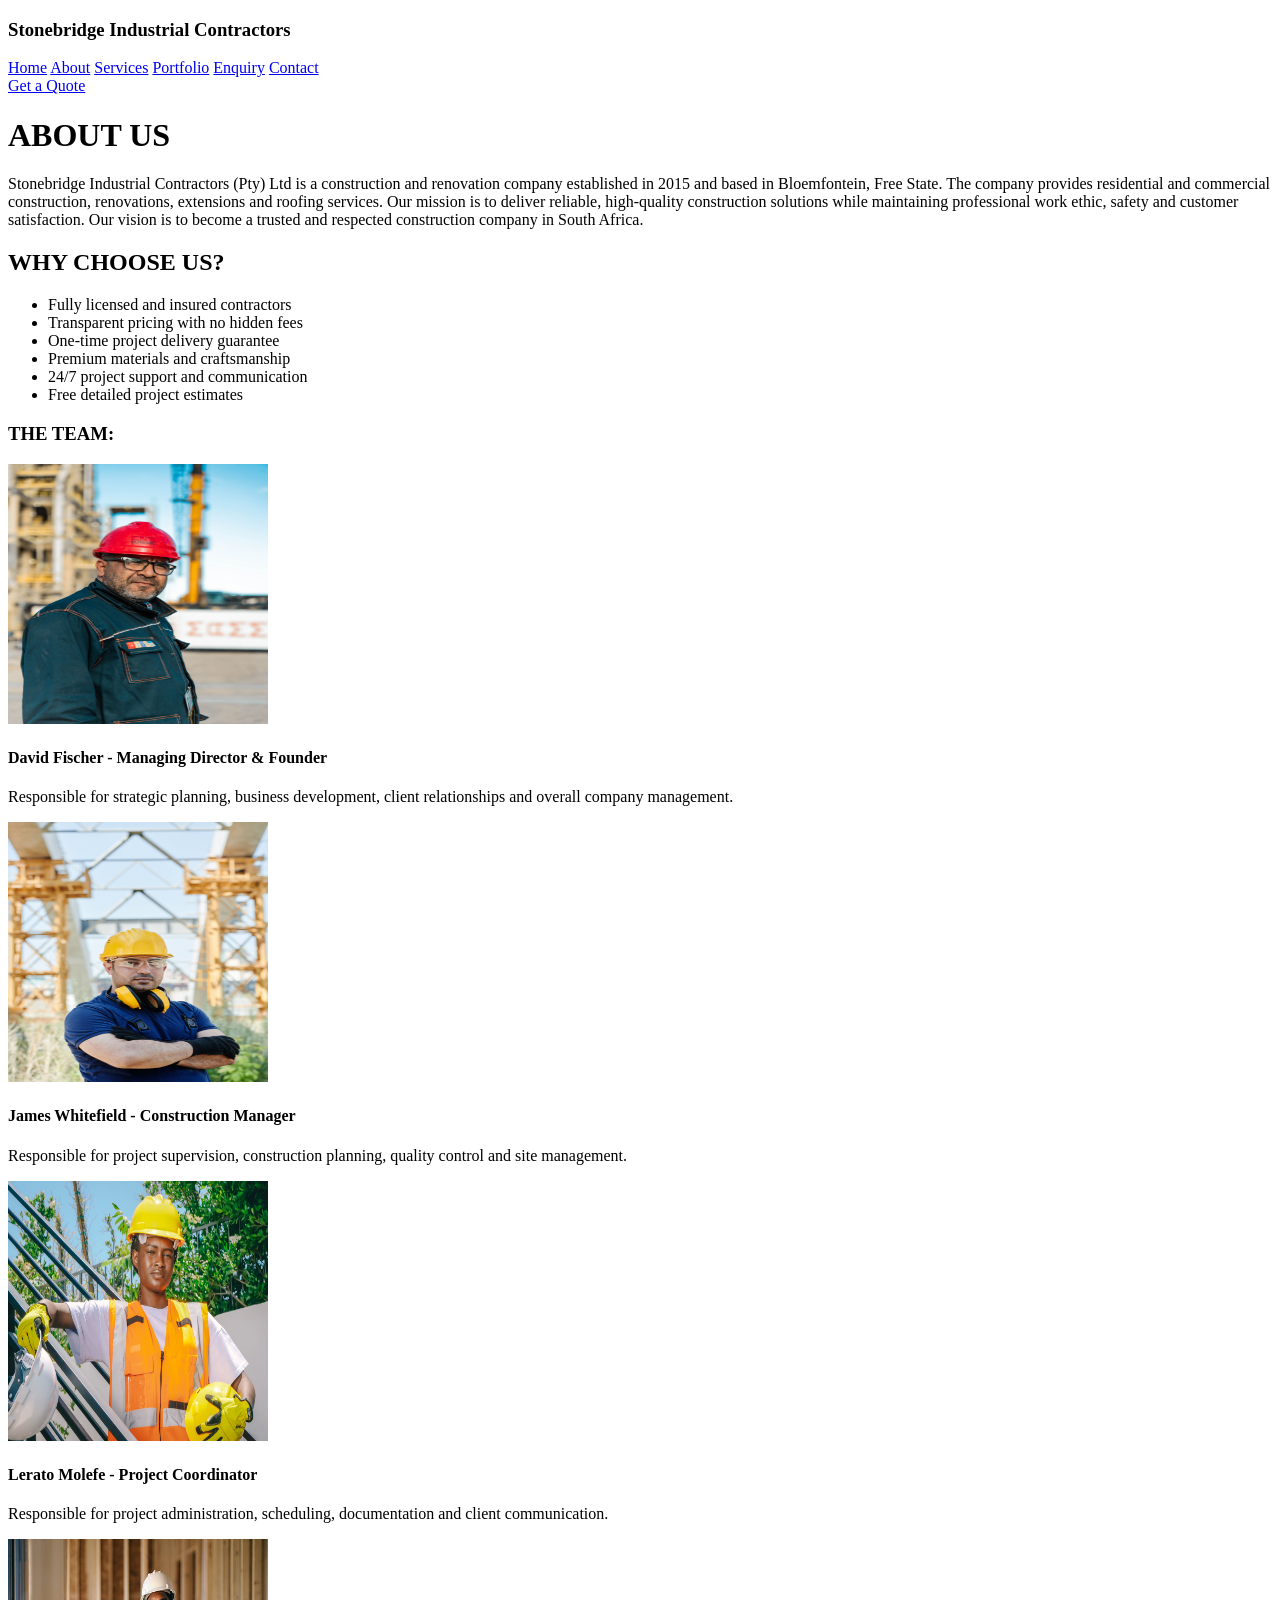
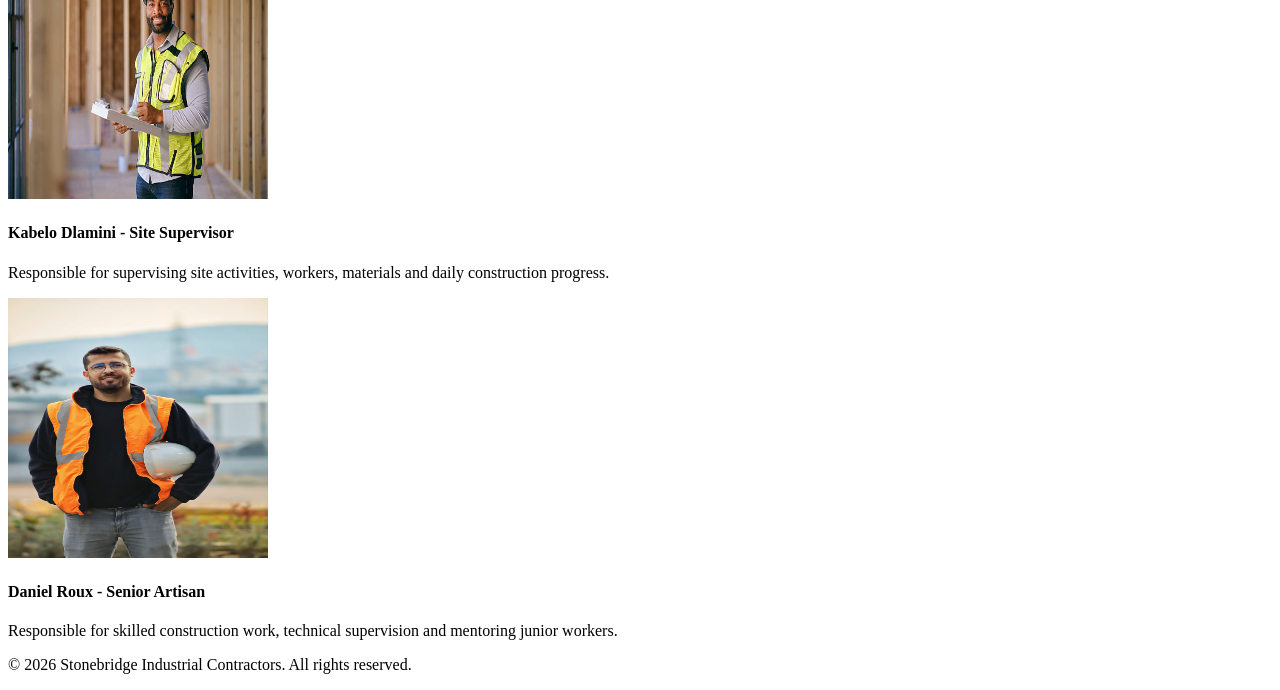
==== about.html @ 3017ab51 "about page updated" ====
<!DOCTYPE html>
<html lang="en">
<head>
    <meta charset="UTF-8">
    <meta name="viewport" content="width=device-width, initial-scale=1.0">
    <title>About Us</title>
</head>
<body>

<!-- Header/nav bar - handles the navigation througout the website pages -->
<header class="navbar">
<h3>Stonebridge Industrial Contractors</h3>

<nav id="mainNav">
<a href="index.html" class="nav-link">Home</a>
<a href="about.html" class="nav-link">About</a>
<a href="services.html" class="nav-link">Services</a>
<a href="projects.html" class="nav-link">Portfolio</a>
<a href="enquiry.html" class="nav-link">Enquiry</a>
<a href="contact.html" class="nav-link">Contact</a>
</nav>
<a href="contact.html" class="quote-btn">Get a Quote</a>
</header>

<!-- main content of the about page -->
<main>
    <h1>ABOUT US</h1>

    <p>Stonebridge Industrial Contractors (Pty) Ltd is a construction and renovation company 
        established in 2015 and based in Bloemfontein, Free State. The company provides residential 
        and commercial construction, renovations, extensions and roofing services. 
        Our mission is to deliver reliable, high-quality construction solutions while maintaining professional work ethic, 
        safety and customer satisfaction. Our vision is to become a trusted and respected construction company in South Africa.</p>

        <h2>WHY CHOOSE US?</h2>
<ul>
    <li>Fully licensed and insured contractors</li>
    <li>Transparent pricing with no hidden fees</li>
    <li>One-time project delivery guarantee</li>
    <li>Premium materials and craftsmanship</li>
    <li>24/7 project support and communication</li>
    <li>Free detailed project estimates</li>
</ul>

<!-- The team members and their roles -->
<h3>THE TEAM:</h3>
<img src="assets/images/team-members/pexels-alshreef-36673026.jpg" alt="David Fischer" width="260" height="260">
<h4>David Fischer - Managing Director & Founder</h4>
<p>Responsible for strategic planning, business development, client relationships and overall company management.</p>

<img src="assets/images/team-members/pexels-mikael-blomkvist-8960990.jpg" alt="James Whitefield" width="260" height="260">
<h4>James Whitefield - Construction Manager</h4>
<p>Responsible for project supervision, construction planning, quality control and site management.</p>

<img src="assets/images/team-members/pexels-kindelmedia-8487774.jpg" alt="Lerato Molefe" width="260" height="260">
<h4>Lerato Molefe - Project Coordinator</h4>
<p>Responsible for project administration, scheduling, documentation and client communication.</p>

<img src="assets/images/team-members/istockphoto-2227010271-612x612.jpg" alt="Kabelo Dlamini" width="260" height="260">
<h4>Kabelo Dlamini - Site Supervisor</h4>
<p>Responsible for supervising site activities, workers, materials and daily construction progress.</p>

<img src="assets/images/team-members/pexels-bymuratisikofficial-34670931.jpg" alt="Daniel Roux" width="260" height="260">
<h4>Daniel Roux - Senior Artisan</h4>
<p>Responsible for skilled construction work, technical supervision and mentoring junior workers.</p>

</main>
<footer>
<p>© 2026 Stonebridge Industrial Contractors. All rights reserved.</p>
</footer>

</body>
</html>
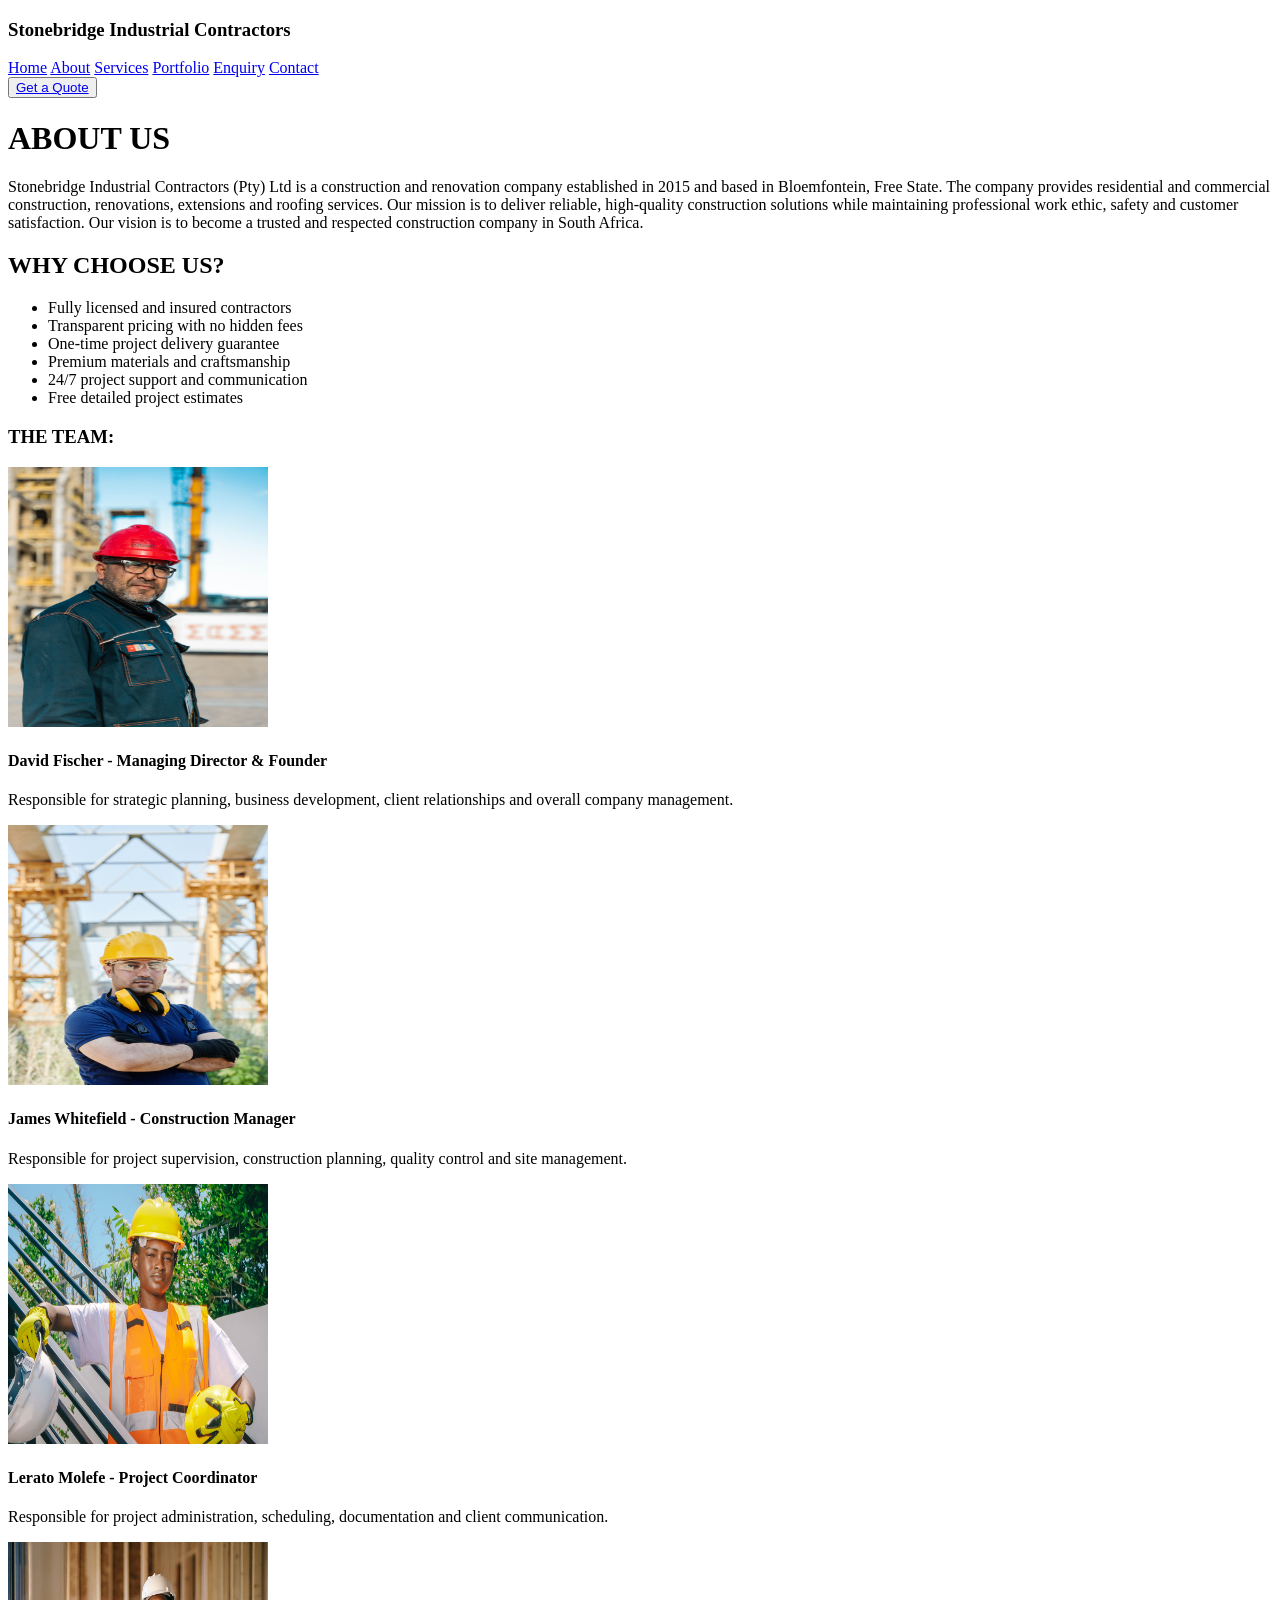
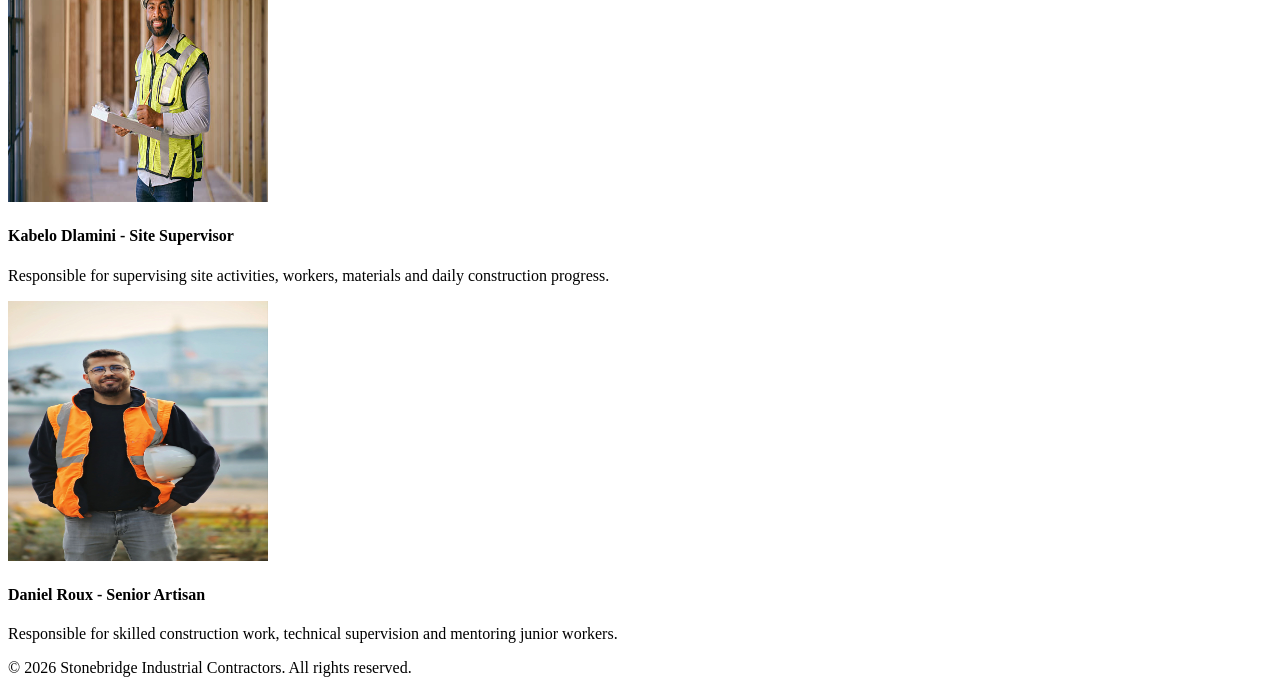
==== commit 1072109c: "Nav updated" ====
--- a/about.html
+++ b/about.html
@@ -7,7 +7,7 @@
 </head>
 <body>
 
-<!-- Header/nav bar - handles the navigation througout the website pages -->
+<!-- Header andnav bar - handles the navigation througout the website pages -->
 <header class="navbar">
 <h3>Stonebridge Industrial Contractors</h3>
 
@@ -19,10 +19,12 @@
 <a href="enquiry.html" class="nav-link">Enquiry</a>
 <a href="contact.html" class="nav-link">Contact</a>
 </nav>
+<button>
 <a href="contact.html" class="quote-btn">Get a Quote</a>
+</button>
 </header>
 
-<!-- main content of the about page -->
+<!-- Main content of the about page -->
 <main>
     <h1>ABOUT US</h1>
 
@@ -44,27 +46,28 @@
 
 <!-- The team members and their roles -->
 <h3>THE TEAM:</h3>
-<img src="assets/images/team-members/pexels-alshreef-36673026.jpg" alt="David Fischer" width="260" height="260">
+<img src="images/team-members/pexels-alshreef-36673026.jpg" alt="David Fischer" width="260" height="260">
 <h4>David Fischer - Managing Director & Founder</h4>
 <p>Responsible for strategic planning, business development, client relationships and overall company management.</p>
 
-<img src="assets/images/team-members/pexels-mikael-blomkvist-8960990.jpg" alt="James Whitefield" width="260" height="260">
+<img src="images/team-members/pexels-mikael-blomkvist-8960990.jpg" alt="James Whitefield" width="260" height="260">
 <h4>James Whitefield - Construction Manager</h4>
 <p>Responsible for project supervision, construction planning, quality control and site management.</p>
 
-<img src="assets/images/team-members/pexels-kindelmedia-8487774.jpg" alt="Lerato Molefe" width="260" height="260">
+<img src="images/team-members/pexels-kindelmedia-8487774.jpg" alt="Lerato Molefe" width="260" height="260">
 <h4>Lerato Molefe - Project Coordinator</h4>
 <p>Responsible for project administration, scheduling, documentation and client communication.</p>
 
-<img src="assets/images/team-members/istockphoto-2227010271-612x612.jpg" alt="Kabelo Dlamini" width="260" height="260">
+<img src="images/team-members/istockphoto-2227010271-612x612.jpg" alt="Kabelo Dlamini" width="260" height="260">
 <h4>Kabelo Dlamini - Site Supervisor</h4>
 <p>Responsible for supervising site activities, workers, materials and daily construction progress.</p>
 
-<img src="assets/images/team-members/pexels-bymuratisikofficial-34670931.jpg" alt="Daniel Roux" width="260" height="260">
+<img src="images/team-members/pexels-bymuratisikofficial-34670931.jpg" alt="Daniel Roux" width="260" height="260">
 <h4>Daniel Roux - Senior Artisan</h4>
 <p>Responsible for skilled construction work, technical supervision and mentoring junior workers.</p>
+</main>
 
-</main>
+<!-- Footer section of about page-->
 <footer>
 <p>© 2026 Stonebridge Industrial Contractors. All rights reserved.</p>
 </footer>
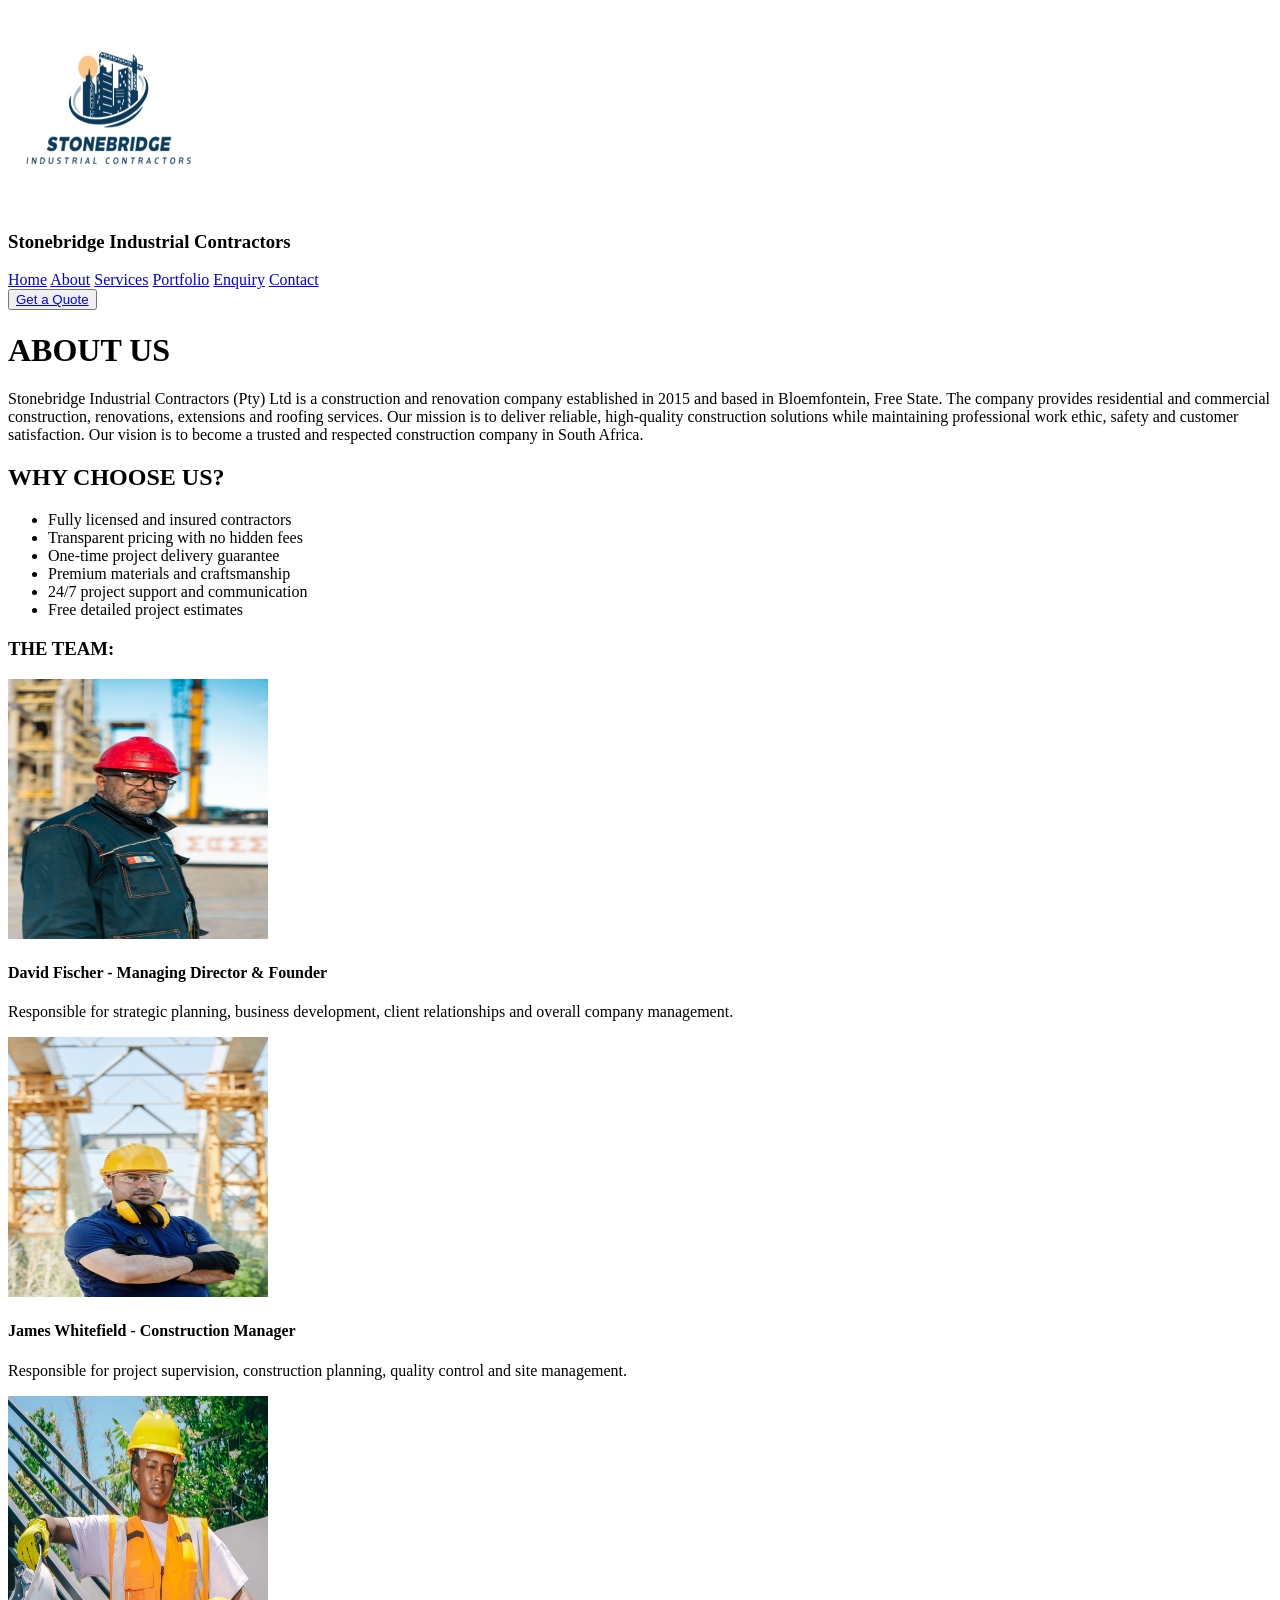
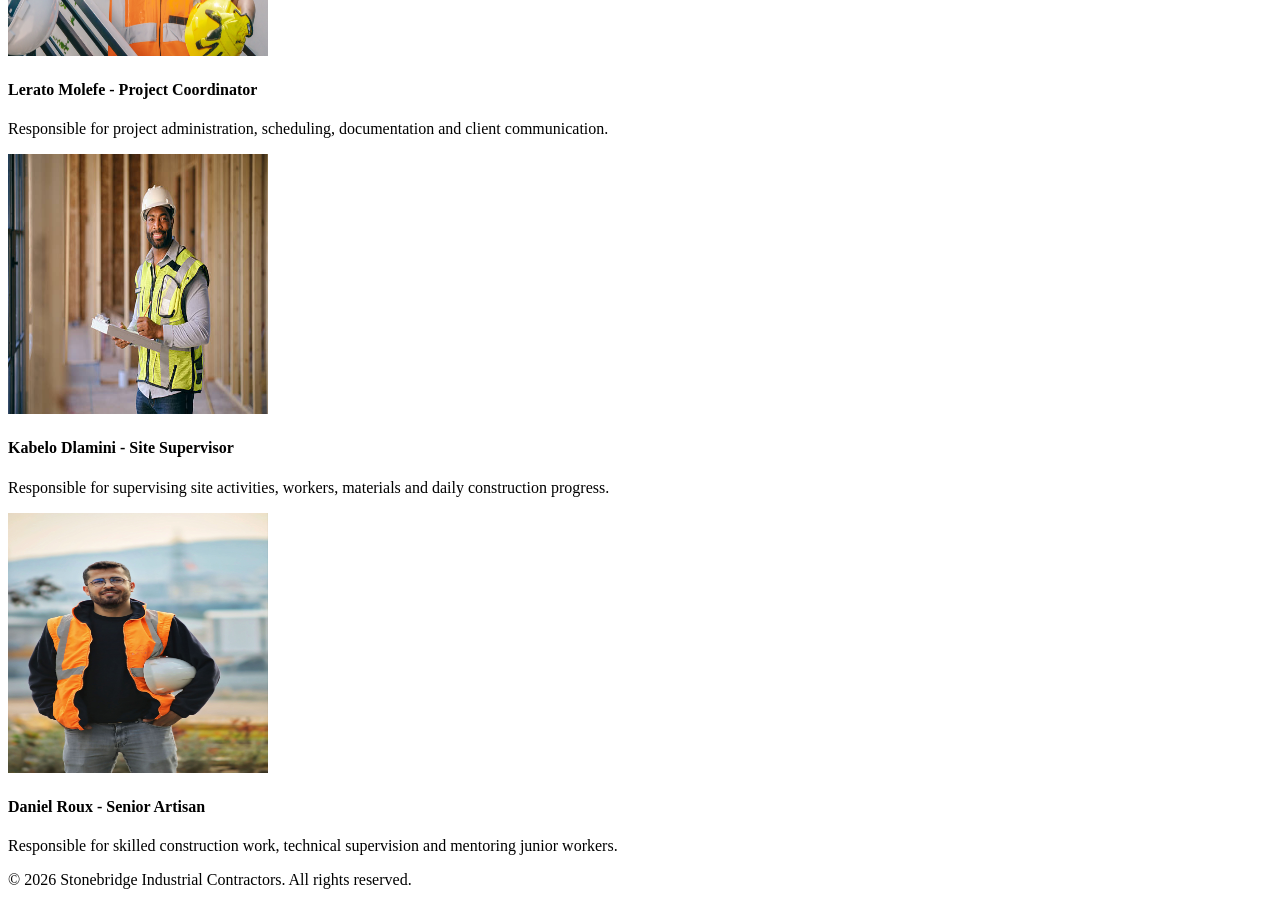
==== commit 97ece0d1: "Add company logo" ====
--- a/about.html
+++ b/about.html
@@ -9,8 +9,8 @@
 
 <!-- Header andnav bar - handles the navigation througout the website pages -->
 <header class="navbar">
+    <img src="images/stonebridge-logo.png" alt="Stonebridge Logo" width="200" height="200">
 <h3>Stonebridge Industrial Contractors</h3>
-
 <nav id="mainNav">
 <a href="index.html" class="nav-link">Home</a>
 <a href="about.html" class="nav-link">About</a>
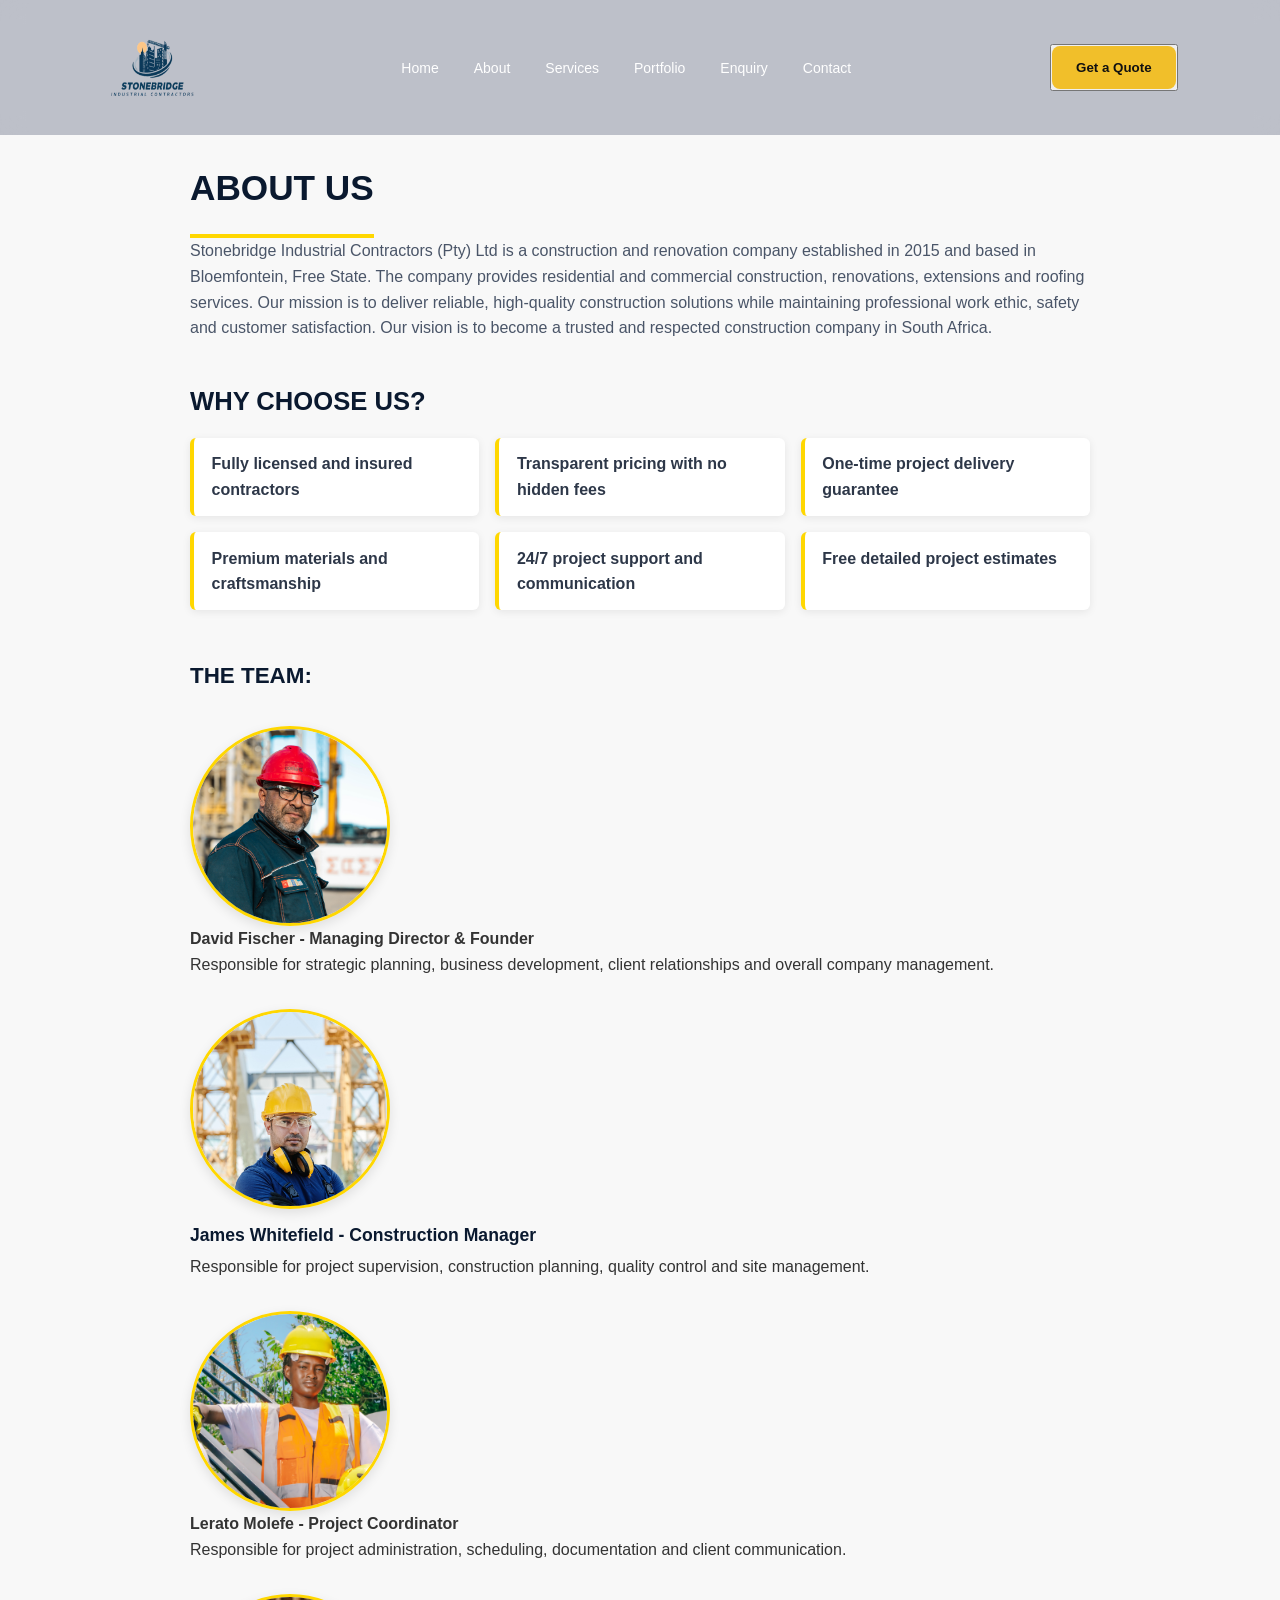
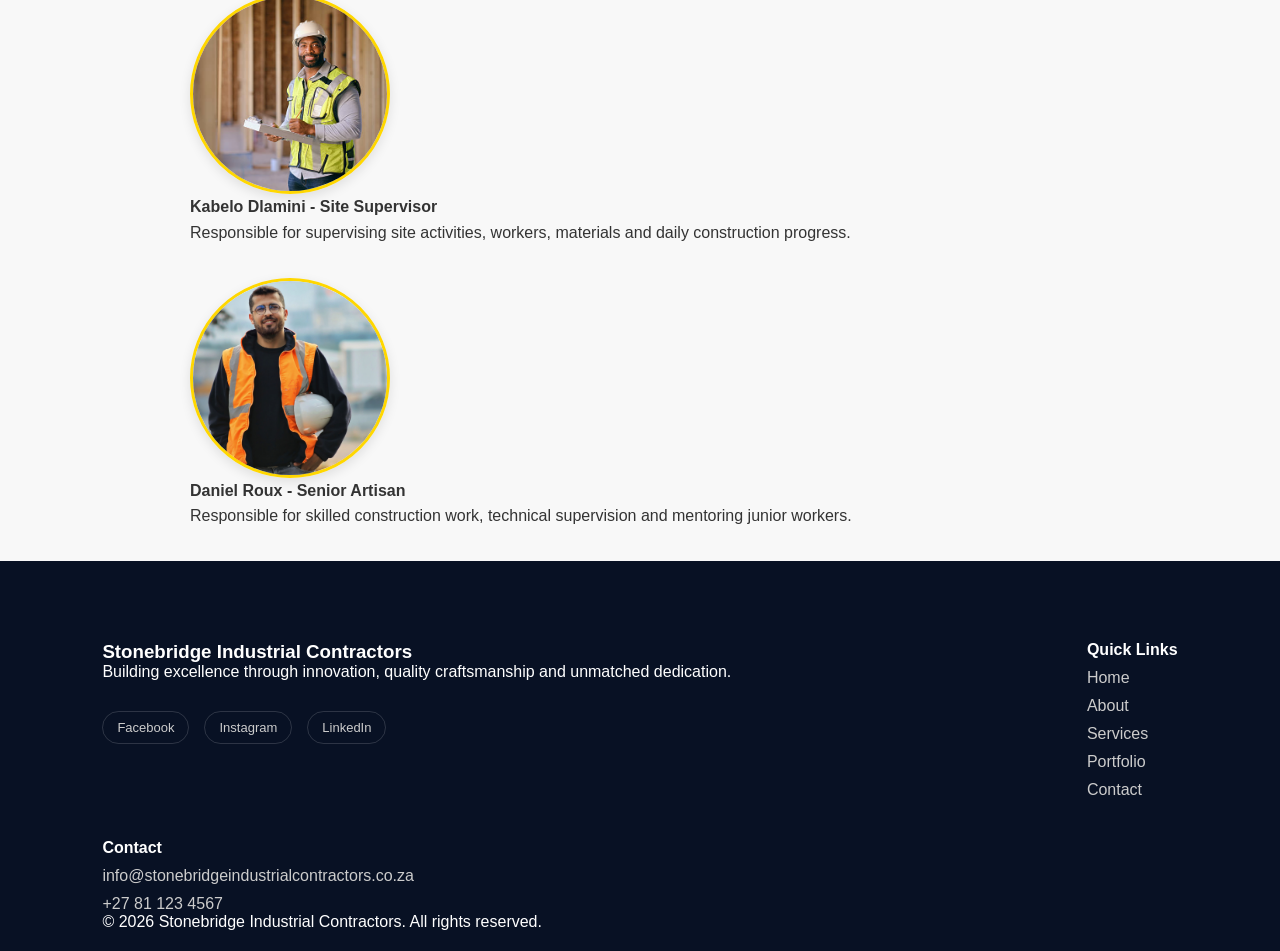
==== commit 9188aeda: "css and js updated" ====
--- a/about.html
+++ b/about.html
@@ -3,14 +3,17 @@
 <head>
     <meta charset="UTF-8">
     <meta name="viewport" content="width=device-width, initial-scale=1.0">
-    <title>About Us</title>
+    <meta name="description" content="Stonebridge Industrial Contractors provides premium residential and commercial construction, renovations, and extensions in Bloemfontein and Kimberly.">
+    <meta name="keywords" content="construction, renovations, commercial building, home extensions, Stonebridge, Bloemfontein contractors">
+    <meta name="author" content="Stonebridge Industrial Contractors">
+    <title>About Us | Stonebridge Industrial Contractors</title>
+    <link rel="stylesheet" href="css/style.css">
 </head>
 <body>
 
 <!-- Header andnav bar - handles the navigation througout the website pages -->
 <header class="navbar">
-    <img src="images/stonebridge-logo.png" alt="Stonebridge Logo" width="200" height="200">
-<h3>Stonebridge Industrial Contractors</h3>
+    <img src="images/stonebridge-logo.png" alt="Stonebridge Logo" width="100" height="100">
 <nav id="mainNav">
 <a href="index.html" class="nav-link">Home</a>
 <a href="about.html" class="nav-link">About</a>
@@ -25,16 +28,16 @@
 </header>
 
 <!-- Main content of the about page -->
-<main>
-    <h1>ABOUT US</h1>
+<main class="service-section">
+    <h1 class="about-us">ABOUT US</h1>
 
-    <p>Stonebridge Industrial Contractors (Pty) Ltd is a construction and renovation company 
+    <p class="about-text">Stonebridge Industrial Contractors (Pty) Ltd is a construction and renovation company 
         established in 2015 and based in Bloemfontein, Free State. The company provides residential 
         and commercial construction, renovations, extensions and roofing services. 
         Our mission is to deliver reliable, high-quality construction solutions while maintaining professional work ethic, 
         safety and customer satisfaction. Our vision is to become a trusted and respected construction company in South Africa.</p>
 
-        <h2>WHY CHOOSE US?</h2>
+        <h2 class="about-h2">WHY CHOOSE US?</h2>
 <ul>
     <li>Fully licensed and insured contractors</li>
     <li>Transparent pricing with no hidden fees</li>
@@ -45,32 +48,61 @@
 </ul>
 
 <!-- The team members and their roles -->
-<h3>THE TEAM:</h3>
-<img src="images/team-members/pexels-alshreef-36673026.jpg" alt="David Fischer" width="260" height="260">
+<h3 class="about-h3">THE TEAM:</h3>
+<img class="team-members-img" src="images/team-members/pexels-alshreef-36673026.jpg" alt="David Fischer">
 <h4>David Fischer - Managing Director & Founder</h4>
 <p>Responsible for strategic planning, business development, client relationships and overall company management.</p>
 
-<img src="images/team-members/pexels-mikael-blomkvist-8960990.jpg" alt="James Whitefield" width="260" height="260">
-<h4>James Whitefield - Construction Manager</h4>
+<img class="team-members-img" src="images/team-members/pexels-mikael-blomkvist-8960990.jpg" alt="James Whitefield" width="260" height="260">
+<h4 class="about-h4">James Whitefield - Construction Manager</h4>
 <p>Responsible for project supervision, construction planning, quality control and site management.</p>
 
-<img src="images/team-members/pexels-kindelmedia-8487774.jpg" alt="Lerato Molefe" width="260" height="260">
+<img class="team-members-img" src="images/team-members/pexels-kindelmedia-8487774.jpg" alt="Lerato Molefe" width="260" height="260">
 <h4>Lerato Molefe - Project Coordinator</h4>
 <p>Responsible for project administration, scheduling, documentation and client communication.</p>
 
-<img src="images/team-members/istockphoto-2227010271-612x612.jpg" alt="Kabelo Dlamini" width="260" height="260">
+<img class="team-members-img" src="images/team-members/istockphoto-2227010271-612x612.jpg" alt="Kabelo Dlamini" width="260" height="260">
 <h4>Kabelo Dlamini - Site Supervisor</h4>
 <p>Responsible for supervising site activities, workers, materials and daily construction progress.</p>
 
-<img src="images/team-members/pexels-bymuratisikofficial-34670931.jpg" alt="Daniel Roux" width="260" height="260">
+<img class="team-members-img" src="images/team-members/pexels-bymuratisikofficial-34670931.jpg" alt="Daniel Roux" width="260" height="260">
 <h4>Daniel Roux - Senior Artisan</h4>
 <p>Responsible for skilled construction work, technical supervision and mentoring junior workers.</p>
 </main>
 
 <!-- Footer section of about page-->
 <footer>
+<div class="footer-content">
+<div>
+<h3>Stonebridge Industrial Contractors</h3>
+<p>Building excellence through innovation, quality craftsmanship and unmatched dedication.</p>
+<div class="social-links footer-social">
+<a href="#" aria-label="Facebook">Facebook</a>
+<a href="#" aria-label="Instagram">Instagram</a>
+<a href="#" aria-label="LinkedIn">LinkedIn</a>
+</div>
+</div>
+
+<div>
+<h4>Quick Links</h4>
+<a href="#">Home</a>
+<a href="#about">About</a>
+<a href="#services">Services</a>
+<a href="#portfolio">Portfolio</a>
+<a href="#contact">Contact</a>
+</div>
+
+<div>
+<h4>Contact</h4>
+<a href="mailto:info@stonebridgeindustrialcontractors.co.za">info@stonebridgeindustrialcontractors.co.za</a>
+<a href="tel:+27811234567">+27 81 123 4567</a>
+</div>
+</div>
+
 <p>© 2026 Stonebridge Industrial Contractors. All rights reserved.</p>
 </footer>
 
+
+<script src="js/script.js"></script>
 </body>
 </html>
--- a/css/style.css
+++ b/css/style.css
@@ -0,0 +1,964 @@
+*{
+margin:0;
+padding:0;
+box-sizing:border-box;
+}
+
+body{
+font-family:'Inter',sans-serif;
+background:#f8f8f8;
+color:#111;
+overflow-x:hidden;
+}
+
+a{
+color:inherit;
+}
+
+.navbar{
+  position:fixed;
+  top:0;
+  left:0;
+  width:100%;
+  height: 15%;
+  padding:20px 8%;
+  display:flex;
+  justify-content:space-between;
+  align-items:center;
+  z-index:1000;
+  background:rgba(13, 27, 61, 0.25);
+  backdrop-filter:blur(12px);
+  -webkit-backdrop-filter:blur(12px);
+  transition:all 0.4s ease;
+}
+
+.navbar.scrolled{
+  background:#0d1b3d;
+}
+
+nav{
+display:flex;
+gap:35px;
+}
+
+nav a{
+color:white;
+text-decoration:none;
+font-size:14px;
+}
+
+nav a:hover{
+color:#f1bf2a;
+}
+
+.quote-btn{
+background:#f1bf2a;
+border:none;
+padding:14px 24px;
+border-radius:8px;
+font-weight:600;
+cursor:pointer;
+text-decoration:none;
+color:#111;
+display:inline-block;
+}
+
+/* HAMBURGER AND MOBILE MENU */
+.hamburger{
+display:none;
+flex-direction:column;
+justify-content:center;
+gap:5px;
+width:32px;
+height:32px;
+background:none;
+border:none;
+cursor:pointer;
+padding:0;
+z-index:1001;
+}
+
+.hamburger span{
+display:block;
+width:100%;
+height:2px;
+background:white;
+transition:0.3s;
+}
+
+.hamburger.open span:nth-child(1){
+transform:translateY(7px) rotate(45deg);
+}
+
+.hamburger.open span:nth-child(2){
+opacity:0;
+}
+
+.hamburger.open span:nth-child(3){
+transform:translateY(-7px) rotate(-45deg);
+}
+
+.mobile-menu{
+position:fixed;
+top:0;
+right:-100%;
+width:75%;
+max-width:320px;
+height:100vh;
+background:#0d1b3d;
+display:flex;
+flex-direction:column;
+padding:100px 40px 40px;
+gap:25px;
+z-index:999;
+transition:right 0.4s ease;
+}
+
+.mobile-menu.open{
+right:0;
+}
+
+.mobile-nav-link{
+color:white;
+text-decoration:none;
+font-size:16px;
+}
+
+.mobile-quote-btn{
+margin-top:15px;
+text-align:center;
+}
+
+.menu-overlay{
+position:fixed;
+inset:0;
+background:rgba(0,0,0,0.5);
+z-index:998;
+opacity:0;
+pointer-events:none;
+transition:0.3s;
+}
+
+.menu-overlay.open{
+opacity:1;
+pointer-events:auto;
+}
+
+.primary-btn:hover,
+.quote-btn:hover{
+transform:translateY(-5px);
+}
+
+.logo{
+display:flex;
+align-items:center;
+gap:12px;
+}
+
+.hero{
+position:relative;
+min-height:80vh;
+display:flex;
+flex-direction:column;
+justify-content:center;
+padding:140px 8% 60px;
+}
+
+.hero-background{
+position:absolute;
+padding-top: 15px;
+left:0;
+width:100%;
+height:100%;
+object-fit:cover;
+z-index:1;
+}
+
+.hero-content{
+position:relative;
+z-index:2;
+max-width:700px;
+animation:fadeUp 1.3s ease;
+}
+
+.tag{
+color:#f8ba00;
+letter-spacing:3px;
+margin-bottom:20px;
+font-size:13px;
+}
+
+.hero h1{
+font-size:5rem;
+color:white;
+line-height:1;
+font-family:'Playfair Display',serif;
+}
+
+
+.hero-text{
+margin-top:25px;
+color:#3b3b3b;
+line-height:1.8;
+max-width:600px;
+}
+
+.hero-buttons{
+display:flex;
+gap:20px;
+margin-top:35px;
+}
+
+.primary-btn,
+.secondary-btn{
+padding:16px 28px;
+border-radius:10px;
+cursor:pointer;
+font-weight:600;
+transition:0.4s;
+text-decoration:none;
+display:inline-block;
+}
+
+.primary-btn{
+background:#f1bf2a;
+border:none;
+color:#111;
+}
+
+
+.stats{
+position:relative;
+z-index:2;
+margin-top:60px;
+display:flex;
+flex-wrap:wrap;
+gap:20px;
+}
+
+.stat-box{
+background:rgba(153, 112, 112, 0.08);
+border:1px solid rgba(179, 179, 179, 0.15);
+backdrop-filter:blur(10px);
+padding:25px;
+border-radius:12px;
+color:rgb(87, 86, 86);
+width:100px;
+flex:1 1 200px;
+}
+
+.stat-box h3{
+font-size:1.8rem;
+color:#f1bf2a;
+}
+
+.trust-strip{
+background:white;
+padding:100px 8%;
+text-align:center;
+border-bottom:1px solid #eee;
+}
+
+.trust-label{
+color:#999;
+letter-spacing:2px;
+font-size:12px;
+margin-bottom:20px;
+}
+
+.trust-logos{
+display:flex;
+flex-wrap:wrap;
+justify-content:center;
+gap:40px;
+}
+
+
+.trust-logo{
+color:#444;
+font-weight:600;
+font-size:14px;
+padding:10px 20px;
+border:1px solid #ddd;
+border-radius:8px;
+}
+
+.about{
+padding:140px 8%;
+display:grid;
+grid-template-columns:1fr 1fr;
+gap:70px;
+background:white;
+align-items:center;
+}
+
+
+.about-image{
+position:relative;
+}
+
+.about-image img{
+width:100%;
+border-radius:12px;
+display:block;
+}
+
+.experience-card{
+position:absolute;
+bottom:-20px;
+right:-20px;
+background:#f1bf2a;
+padding:30px;
+border-radius:12px;
+}
+
+.section-tag{
+color:#f1bf2a;
+letter-spacing:4px;
+margin-bottom:20px;
+font-size:13px;
+display:block;
+}
+
+.about h2,
+.section-title{
+font-family:'Playfair Display',serif;
+font-size:4rem;
+line-height:1.1;
+}
+
+
+.features{
+margin-top:30px;
+display:grid;
+grid-template-columns:1fr 1fr;
+gap:20px;
+}
+
+.services{
+padding:120px 8%;
+}
+
+.center{
+text-align:center;
+}
+
+.section-description{
+margin-top:20px;
+color:#666;
+}
+
+.service-grid{
+margin-top:60px;
+display:grid;
+grid-template-columns:repeat(3,1fr);
+gap:30px;
+}
+
+.service-card{
+background:rgb(231, 231, 231);
+padding:50px 35px;
+border-radius:18px;
+transition:0.5s;
+border:1px solid #eeeeee;
+text-decoration:none;
+color:inherit;
+display:block;
+}
+
+.service-card.show{
+transform:translateY(0);
+}
+
+.service-card:hover{
+transform:translateY(-15px);
+box-shadow:0 20px 50px rgba(0,0,0,0.1);
+}
+
+.icon{
+width:60px;
+height:60px;
+background:#fff7dd;
+border-radius:15px;
+display:flex;
+align-items:center;
+justify-content:center;
+font-size:24px;
+margin-bottom:25px;
+}
+
+.process{
+padding:120px 8%;
+background:white;
+}
+
+.process-grid{
+margin-top:60px;
+display:grid;
+grid-template-columns:repeat(3,1fr);
+gap:30px;
+}
+
+.process-step{
+text-align:center;
+padding:40px 25px;
+}
+
+.process-number{
+font-family:'Playfair Display',serif;
+font-size:3rem;
+color:#f1bf2a;
+margin-bottom:15px;
+}
+
+.process-step h3{
+margin-bottom:12px;
+}
+
+.process-step p{
+color:#666;
+line-height:1.7;
+}
+
+
+.before-after{
+padding:100px 8%;
+background:#fff;
+}
+
+.comparison-container{
+position:relative;
+width:100%;
+max-width:1200px;
+height:600px;
+overflow:hidden;
+border-radius:20px;
+margin:60px auto 0;
+}
+
+
+.before-image,
+.after-image{
+position:absolute;
+top:0;
+left:0;
+width:100%;
+height:100%;
+object-fit:cover;
+display:block;
+user-select:none;
+pointer-events:none;
+}
+
+.after-wrapper{
+position:absolute;
+top:0;
+left:0;
+width:50%;
+height:100%;
+overflow:hidden;
+border-right:3px solid white;
+}
+
+.gallery-grid{
+margin-top:50px;
+display:grid;
+grid-template-columns:repeat(3,1fr);
+gap:30px;
+max-width:1200px;
+margin-inline:auto;
+}
+
+.gallery-pair{
+position:relative;
+border-radius:14px;
+overflow:hidden;
+}
+
+.gallery-pair img{
+width:100%;
+height:140px;
+object-fit:cover;
+display:block;
+}
+
+.gallery-pair img:first-child{
+border-bottom:2px solid white;
+}
+
+.gallery-label{
+padding:15px;
+background:white;
+font-weight:600;
+font-size:14px;
+text-align:center;
+border:1px solid #eee;
+border-top:none;
+border-radius:0 0 14px 14px;
+}
+
+@keyframes fadeUp{
+from{
+opacity:0;
+transform:translateY(60px);
+}
+to{
+opacity:1;
+transform:translateY(0);
+}
+}
+
+.portfolio{
+padding:120px 8%;
+background:#f8f8f8;
+}
+
+.portfolio-filter{
+display:flex;
+flex-wrap:wrap;
+justify-content:center;
+gap:20px;
+margin-top:40px;
+}
+
+.filter-btn{
+border:none;
+background:white;
+padding:14px 22px;
+border-radius:50px;
+cursor:pointer;
+transition:0.4s;
+font-family:inherit;
+font-size:14px;
+}
+
+.filter-btn.active,
+.filter-btn:hover{
+background:#f1bf2a;
+}
+
+.portfolio-grid{
+margin-top:60px;
+display:grid;
+grid-template-columns:repeat(3,1fr);
+gap:30px;
+}
+
+.portfolio-card{
+position:relative;
+overflow:hidden;
+border-radius:18px;
+aspect-ratio:4/3;
+transition:0.4s;
+}
+
+.portfolio-card.hidden{
+display:none;
+}
+
+.portfolio-card img{
+width:100%;
+height:100%;
+object-fit:cover;
+transition:0.7s;
+display:block;
+}
+
+.portfolio-card:hover img{
+transform:scale(1.1);
+}
+
+.portfolio-overlay{
+position:absolute;
+inset:0;
+background:linear-gradient(to top, rgba(0,0,0,0.8), transparent);
+display:flex;
+flex-direction:column;
+justify-content:flex-end;
+padding:30px;
+color:white;
+}
+
+.portfolio-overlay p{
+color:#f1bf2a;
+font-size:13px;
+letter-spacing:1px;
+margin-top:4px;
+}
+
+.testimonials{
+padding:120px 8%;
+background:white;
+}
+
+.testimonial-slider{
+margin-top:60px;
+position:relative;
+max-width:900px;
+margin-inline:auto;
+}
+
+.testimonial{
+background:#f8f8f8;
+padding:50px;
+border-radius:20px;
+display:none;
+animation:fadeUp 0.7s ease;
+}
+
+.active-slide{
+display:block;
+}
+
+
+.testimonial p{
+font-size:1.2rem;
+line-height:1.9;
+font-style:italic;
+}
+
+
+.client{
+display:flex;
+align-items:center;
+gap:15px;
+margin-top:30px;
+}
+
+.client img{
+width:60px;
+height:60px;
+border-radius:50%;
+object-fit:cover;
+background:#ddd;
+}
+
+
+.testimonial-dots{
+display:flex;
+justify-content:center;
+gap:10px;
+margin-top:30px;
+}
+
+.dot{
+width:10px;
+height:10px;
+border-radius:50%;
+background:#ddd;
+cursor:pointer;
+border:none;
+padding:0;
+transition:0.3s;
+}
+
+.dot.active{
+background:#f1bf2a;
+width:28px;
+border-radius:5px;
+}
+
+.contact{
+padding:120px 8%;
+background:#5f6e92;
+color:white;
+display:grid;
+grid-template-columns:1fr 1fr;
+gap:60px;
+}
+
+.contact h2{
+font-size:4rem;
+font-family:'Playfair Display',serif;
+}
+
+
+.contact-box{
+margin-top:20px;
+}
+
+.contact-box h4{
+color:#f1bf2a;
+font-size:13px;
+letter-spacing:1px;
+}
+
+.contact-link{
+text-decoration:none;
+color:white;
+transition:0.3s;
+}
+
+.contact-link:hover{
+color:#f1bf2a;
+}
+
+.social-links{
+display:flex;
+gap:15px;
+margin-top:8px;
+}
+
+.social-links a{
+text-decoration:none;
+color:white;
+font-size:13px;
+border:1px solid rgba(255,255,255,0.3);
+padding:8px 14px;
+border-radius:20px;
+transition:0.3s;
+}
+
+.social-links a:hover{
+background:#f1bf2a;
+color:#111;
+border-color:#f1bf2a;
+}
+
+.footer-social{
+margin-top:20px;
+}
+
+.footer-social a{
+color:#ccc;
+border-color:rgba(255,255,255,0.15);
+}
+
+.contact-form{
+background:white;
+padding:50px;
+border-radius:20px;
+position:relative;
+}
+
+.contact-form input,
+.contact-form textarea{
+width:100%;
+padding:18px;
+margin-bottom:6px;
+border:2px solid transparent;
+background:#f3f3f3;
+border-radius:10px;
+font-family:inherit;
+transition:0.3s;
+}
+
+.contact-form input:focus,
+.contact-form textarea:focus{
+outline:none;
+border-color:#f1bf2a;
+background:white;
+}
+
+.contact-form input.invalid,
+.contact-form textarea.invalid{
+border-color:#e5484d;
+}
+
+.error-msg{
+display:block;
+color:#e5484d;
+font-size:12px;
+min-height:16px;
+margin-bottom:14px;
+}
+
+.contact-form button{
+width:100%;
+padding:18px;
+border:none;
+background:#f1bf2a;
+font-weight:700;
+border-radius:10px;
+cursor:pointer;
+transition:0.3s;
+}
+
+.contact-form button:hover{
+transform:translateY(-3px);
+}
+
+.contact-form button:disabled{
+opacity:0.6;
+cursor:not-allowed;
+transform:none;
+}
+
+.form-status{
+text-align:center;
+font-weight:600;
+margin-bottom:15px;
+min-height:20px;
+}
+
+.form-status.success{
+color:#2b9348;
+}
+
+.form-status.error{
+color:#e5484d;
+}
+
+footer{
+background:#081124;
+color:white;
+padding:80px 8% 20px;
+}
+
+.footer-content{
+display:flex;
+justify-content:space-between;
+gap:40px;
+flex-wrap:wrap;
+}
+
+.footer-content a{
+display:block;
+color:#ccc;
+text-decoration:none;
+margin-top:10px;
+}
+
+.footer-bottom{
+border-top:1px solid rgba(255,255,255,0.1);
+margin-top:40px;
+padding-top:20px;
+text-align:center;
+}
+
+.scroll-top{
+position:fixed;
+left:30px;
+bottom:30px;
+width:55px;
+height:55px;
+background:#f1bf2a;
+display:flex;
+align-items:center;
+justify-content:center;
+border-radius:50%;
+cursor:pointer;
+opacity:0;
+transition:0.4s;
+}
+
+
+@media(max-width:991px){
+.hero h1,
+.about h2,
+.section-title{
+font-size:3rem;
+}
+.about,
+.service-grid,
+.process-grid{
+grid-template-columns:1fr;
+}
+nav{
+display:none;
+}
+.hamburger{
+display:flex;
+}
+.stats{
+flex-direction:column;
+}
+.portfolio-grid,
+.contact,
+.footer-content{
+grid-template-columns:1fr;
+flex-direction:column;
+}
+.contact h2{
+font-size:3rem;
+}
+.comparison-container{
+height:400px;
+}
+.gallery-grid{
+grid-template-columns:1fr;
+}
+.trust-logos{
+gap:15px;
+}
+}
+
+/*=================ABOUT US===============*/
+.service-section {
+    max-width: 900px;
+    margin: 2rem auto;
+    padding-top: 10%;
+    color: #333333;
+    line-height: 1.6;
+}
+
+.about-us {
+    font-size: 220%;
+    color: #0a192f;
+    border-bottom: 4px solid #ffd700;
+    display: inline-block;
+    padding-bottom: 2%;
+}
+
+.about-h2 {
+    font-size: 1.6rem;
+    color: #0a192f;
+    margin-top: 2.5rem;
+    margin-bottom: 1rem;
+}
+
+.about-h3 {
+    font-size: 1.4rem;
+    color: #0a192f;
+    margin-top: 3rem;
+    margin-bottom: 1.5rem;
+}
+
+.about-h4 {
+    font-size: 1.1rem;
+    color: #0a192f;
+    margin-top: 0.75rem;
+    margin-bottom: 0.25rem;
+}
+
+.about-text{
+    font-size: 1rem;
+    color: #4a5568;
+    margin-bottom: 1.25rem;
+}
+
+main ul {
+    list-style: none;
+    padding: 0;
+    display: grid;
+    grid-template-columns: repeat(auto-fit, minmax(260px, 1fr));
+    gap: 1rem;
+    margin-bottom: 2.5rem;
+}
+
+main ul li {
+    background-color: #ffffff;
+    padding: 0.85rem 1.1rem;
+    border-left: 4px solid #ffd700;
+    border-radius: 6px;
+    box-shadow: 0 2px 8px rgba(0, 0, 0, 0.08);
+    font-weight: 600;
+    color: #2d3748;
+}
+
+.team-members-img {
+    width: 200px;
+    height: 200px;
+    object-fit: cover;
+    border-radius: 50%;
+    border: 3px solid #ffd700;
+    box-shadow: 0 4px 12px rgba(0, 0, 0, 0.1);
+    margin-top: 2rem;
+    display: block;
+    transition: transform 0.3s ease, box-shadow 0.3s ease;
+}
+
+.team-members-img:hover {
+    transform: scale(1.05);
+    box-shadow: 0 6px 16px rgba(0, 0, 0, 0.15);
+}
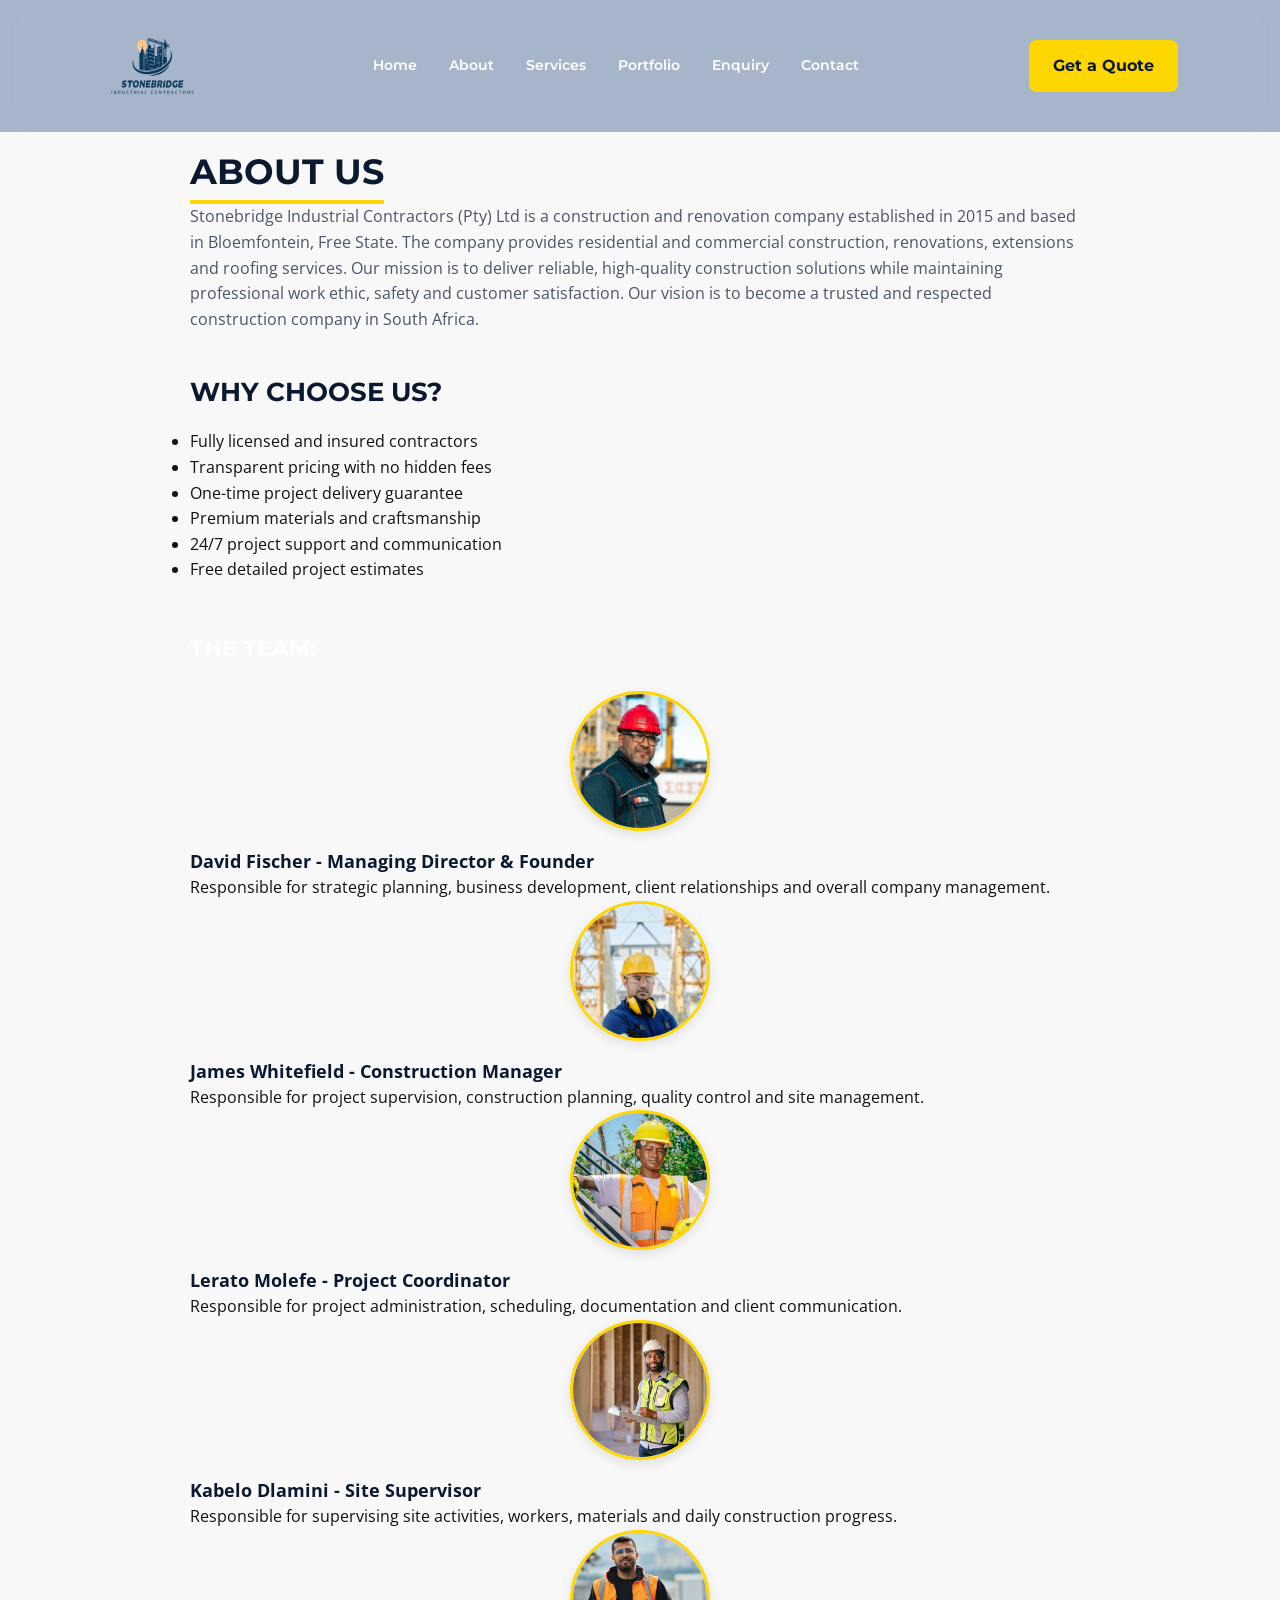
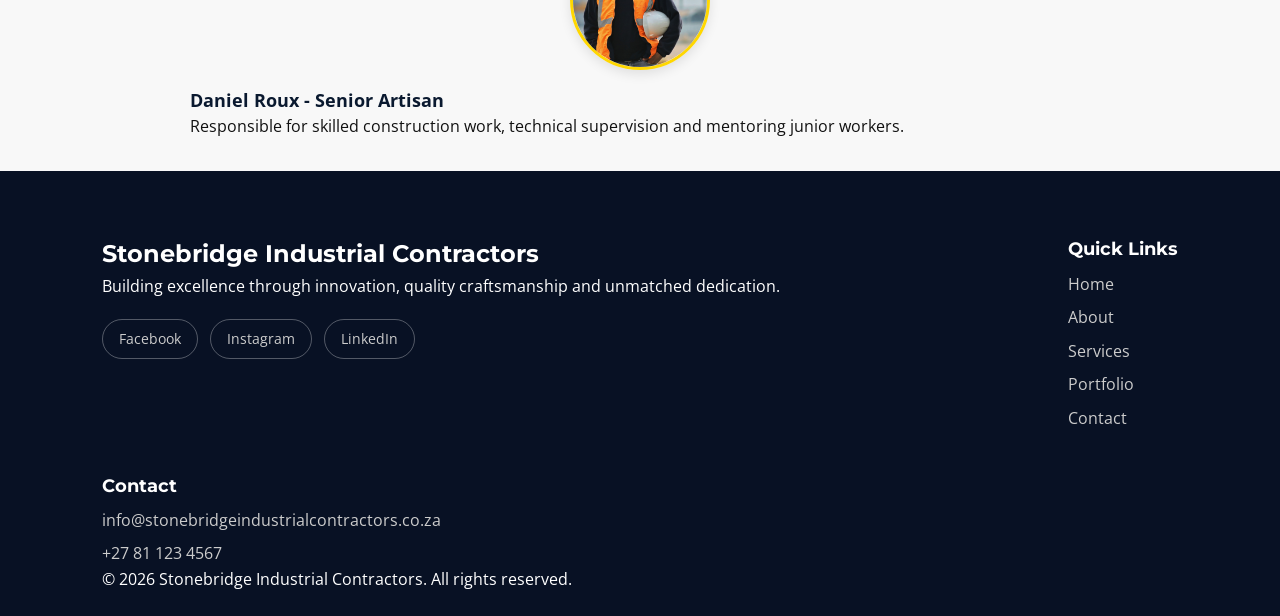
==== commit 91ee66bb: "maps fixed" ====
--- a/about.html
+++ b/about.html
@@ -12,19 +12,22 @@
 <body>
 
 <!-- Header andnav bar - handles the navigation througout the website pages -->
-<header class="navbar">
-    <img src="images/stonebridge-logo.png" alt="Stonebridge Logo" width="100" height="100">
-<nav id="mainNav">
-<a href="index.html" class="nav-link">Home</a>
-<a href="about.html" class="nav-link">About</a>
-<a href="services.html" class="nav-link">Services</a>
-<a href="projects.html" class="nav-link">Portfolio</a>
-<a href="enquiry.html" class="nav-link">Enquiry</a>
-<a href="contact.html" class="nav-link">Contact</a>
-</nav>
-<button>
-<a href="contact.html" class="quote-btn">Get a Quote</a>
-</button>
+ <header class="navbar">
+    <img class="logo" src="images/stonebridge-logo.png" alt="Stonebridge Logo" width="100" height="100">
+    
+    <div class="menu-wrapper">
+        <button class="mobile-toggle" id="hamburger" onclick="toggleMenu()" aria-label="Toggle menu">☰</button>
+        <nav id="mainNav">
+            <a href="index.html" class="nav-link">Home</a>
+            <a href="about.html" class="nav-link">About</a>
+            <a href="services.html" class="nav-link">Services</a>
+            <a href="projects.html" class="nav-link">Portfolio</a>
+            <a href="enquiry.html" class="nav-link">Enquiry</a>
+            <a href="contact.html" class="nav-link">Contact</a>
+        </nav>
+    </div>
+
+    <a href="contact.html" class="quote-btn">Get a Quote</a>
 </header>
 
 <!-- Main content of the about page -->
@@ -50,23 +53,23 @@
 <!-- The team members and their roles -->
 <h3 class="about-h3">THE TEAM:</h3>
 <img class="team-members-img" src="images/team-members/pexels-alshreef-36673026.jpg" alt="David Fischer">
-<h4>David Fischer - Managing Director & Founder</h4>
+<p class="about-heading">David Fischer - Managing Director & Founder</p>
 <p>Responsible for strategic planning, business development, client relationships and overall company management.</p>
 
 <img class="team-members-img" src="images/team-members/pexels-mikael-blomkvist-8960990.jpg" alt="James Whitefield" width="260" height="260">
-<h4 class="about-h4">James Whitefield - Construction Manager</h4>
+<p class="about-heading">James Whitefield - Construction Manager</p>
 <p>Responsible for project supervision, construction planning, quality control and site management.</p>
 
 <img class="team-members-img" src="images/team-members/pexels-kindelmedia-8487774.jpg" alt="Lerato Molefe" width="260" height="260">
-<h4>Lerato Molefe - Project Coordinator</h4>
+<p class="about-heading">Lerato Molefe - Project Coordinator</p>
 <p>Responsible for project administration, scheduling, documentation and client communication.</p>
 
 <img class="team-members-img" src="images/team-members/istockphoto-2227010271-612x612.jpg" alt="Kabelo Dlamini" width="260" height="260">
-<h4>Kabelo Dlamini - Site Supervisor</h4>
+<p class="about-heading">Kabelo Dlamini - Site Supervisor</p>
 <p>Responsible for supervising site activities, workers, materials and daily construction progress.</p>
 
 <img class="team-members-img" src="images/team-members/pexels-bymuratisikofficial-34670931.jpg" alt="Daniel Roux" width="260" height="260">
-<h4>Daniel Roux - Senior Artisan</h4>
+<p class="about-heading">Daniel Roux - Senior Artisan</p>
 <p>Responsible for skilled construction work, technical supervision and mentoring junior workers.</p>
 </main>
 
--- a/css/style.css
+++ b/css/style.css
@@ -1,933 +1,727 @@
-*{
-margin:0;
-padding:0;
-box-sizing:border-box;
-}
-
-body{
-font-family:'Inter',sans-serif;
-background:#f8f8f8;
-color:#111;
-overflow-x:hidden;
-}
-
-a{
-color:inherit;
-}
-
-.navbar{
-  position:fixed;
-  top:0;
-  left:0;
-  width:100%;
-  height: 15%;
-  padding:20px 8%;
-  display:flex;
-  justify-content:space-between;
-  align-items:center;
-  z-index:1000;
-  background:rgba(13, 27, 61, 0.25);
-  backdrop-filter:blur(12px);
-  -webkit-backdrop-filter:blur(12px);
-  transition:all 0.4s ease;
-}
-
-.navbar.scrolled{
-  background:#0d1b3d;
-}
-
-nav{
-display:flex;
-gap:35px;
-}
-
-nav a{
-color:white;
-text-decoration:none;
-font-size:14px;
-}
-
-nav a:hover{
-color:#f1bf2a;
-}
-
-.quote-btn{
-background:#f1bf2a;
-border:none;
-padding:14px 24px;
-border-radius:8px;
-font-weight:600;
-cursor:pointer;
-text-decoration:none;
-color:#111;
-display:inline-block;
-}
-
-/* HAMBURGER AND MOBILE MENU */
-.hamburger{
-display:none;
-flex-direction:column;
-justify-content:center;
-gap:5px;
-width:32px;
-height:32px;
-background:none;
-border:none;
-cursor:pointer;
-padding:0;
-z-index:1001;
-}
-
-.hamburger span{
-display:block;
-width:100%;
-height:2px;
-background:white;
-transition:0.3s;
-}
-
-.hamburger.open span:nth-child(1){
-transform:translateY(7px) rotate(45deg);
-}
-
-.hamburger.open span:nth-child(2){
-opacity:0;
-}
-
-.hamburger.open span:nth-child(3){
-transform:translateY(-7px) rotate(-45deg);
-}
-
-.mobile-menu{
-position:fixed;
-top:0;
-right:-100%;
-width:75%;
-max-width:320px;
-height:100vh;
-background:#0d1b3d;
-display:flex;
-flex-direction:column;
-padding:100px 40px 40px;
-gap:25px;
-z-index:999;
-transition:right 0.4s ease;
-}
-
-.mobile-menu.open{
-right:0;
-}
-
-.mobile-nav-link{
-color:white;
-text-decoration:none;
-font-size:16px;
-}
-
-.mobile-quote-btn{
-margin-top:15px;
-text-align:center;
-}
-
-.menu-overlay{
-position:fixed;
-inset:0;
-background:rgba(0,0,0,0.5);
-z-index:998;
-opacity:0;
-pointer-events:none;
-transition:0.3s;
-}
-
-.menu-overlay.open{
-opacity:1;
-pointer-events:auto;
-}
-
-.primary-btn:hover,
-.quote-btn:hover{
-transform:translateY(-5px);
-}
-
-.logo{
-display:flex;
-align-items:center;
-gap:12px;
-}
-
-.hero{
-position:relative;
-min-height:80vh;
-display:flex;
-flex-direction:column;
-justify-content:center;
-padding:140px 8% 60px;
-}
-
-.hero-background{
-position:absolute;
-padding-top: 15px;
-left:0;
-width:100%;
-height:100%;
-object-fit:cover;
-z-index:1;
-}
-
-.hero-content{
-position:relative;
-z-index:2;
-max-width:700px;
-animation:fadeUp 1.3s ease;
-}
-
-.tag{
-color:#f8ba00;
-letter-spacing:3px;
-margin-bottom:20px;
-font-size:13px;
-}
-
-.hero h1{
-font-size:5rem;
-color:white;
-line-height:1;
-font-family:'Playfair Display',serif;
-}
-
-
-.hero-text{
-margin-top:25px;
-color:#3b3b3b;
-line-height:1.8;
-max-width:600px;
-}
-
-.hero-buttons{
-display:flex;
-gap:20px;
-margin-top:35px;
-}
-
-.primary-btn,
-.secondary-btn{
-padding:16px 28px;
-border-radius:10px;
-cursor:pointer;
-font-weight:600;
-transition:0.4s;
-text-decoration:none;
-display:inline-block;
-}
-
-.primary-btn{
-background:#f1bf2a;
-border:none;
-color:#111;
-}
-
-
-.stats{
-position:relative;
-z-index:2;
-margin-top:60px;
-display:flex;
-flex-wrap:wrap;
-gap:20px;
-}
-
-.stat-box{
-background:rgba(153, 112, 112, 0.08);
-border:1px solid rgba(179, 179, 179, 0.15);
-backdrop-filter:blur(10px);
-padding:25px;
-border-radius:12px;
-color:rgb(87, 86, 86);
-width:100px;
-flex:1 1 200px;
-}
-
-.stat-box h3{
-font-size:1.8rem;
-color:#f1bf2a;
-}
-
-.trust-strip{
-background:white;
-padding:100px 8%;
-text-align:center;
-border-bottom:1px solid #eee;
-}
-
-.trust-label{
-color:#999;
-letter-spacing:2px;
-font-size:12px;
-margin-bottom:20px;
-}
-
-.trust-logos{
-display:flex;
-flex-wrap:wrap;
-justify-content:center;
-gap:40px;
-}
-
-
-.trust-logo{
-color:#444;
-font-weight:600;
-font-size:14px;
-padding:10px 20px;
-border:1px solid #ddd;
-border-radius:8px;
-}
-
-.about{
-padding:140px 8%;
-display:grid;
-grid-template-columns:1fr 1fr;
-gap:70px;
-background:white;
-align-items:center;
-}
-
-
-.about-image{
-position:relative;
-}
-
-.about-image img{
-width:100%;
-border-radius:12px;
-display:block;
-}
-
-.experience-card{
-position:absolute;
-bottom:-20px;
-right:-20px;
-background:#f1bf2a;
-padding:30px;
-border-radius:12px;
-}
-
-.section-tag{
-color:#f1bf2a;
-letter-spacing:4px;
-margin-bottom:20px;
-font-size:13px;
-display:block;
-}
-
-.about h2,
-.section-title{
-font-family:'Playfair Display',serif;
-font-size:4rem;
-line-height:1.1;
-}
-
-
-.features{
-margin-top:30px;
-display:grid;
-grid-template-columns:1fr 1fr;
-gap:20px;
-}
-
-.services{
-padding:120px 8%;
-}
-
-.center{
-text-align:center;
-}
-
-.section-description{
-margin-top:20px;
-color:#666;
-}
-
-.service-grid{
-margin-top:60px;
-display:grid;
-grid-template-columns:repeat(3,1fr);
-gap:30px;
-}
-
-.service-card{
-background:rgb(231, 231, 231);
-padding:50px 35px;
-border-radius:18px;
-transition:0.5s;
-border:1px solid #eeeeee;
-text-decoration:none;
-color:inherit;
-display:block;
-}
-
-.service-card.show{
-transform:translateY(0);
-}
-
-.service-card:hover{
-transform:translateY(-15px);
-box-shadow:0 20px 50px rgba(0,0,0,0.1);
-}
-
-.icon{
-width:60px;
-height:60px;
-background:#fff7dd;
-border-radius:15px;
-display:flex;
-align-items:center;
-justify-content:center;
-font-size:24px;
-margin-bottom:25px;
-}
-
-.process{
-padding:120px 8%;
-background:white;
-}
-
-.process-grid{
-margin-top:60px;
-display:grid;
-grid-template-columns:repeat(3,1fr);
-gap:30px;
-}
-
-.process-step{
-text-align:center;
-padding:40px 25px;
-}
-
-.process-number{
-font-family:'Playfair Display',serif;
-font-size:3rem;
-color:#f1bf2a;
-margin-bottom:15px;
-}
-
-.process-step h3{
-margin-bottom:12px;
-}
-
-.process-step p{
-color:#666;
-line-height:1.7;
-}
-
-
-.before-after{
-padding:100px 8%;
-background:#fff;
-}
-
-.comparison-container{
-position:relative;
-width:100%;
-max-width:1200px;
-height:600px;
-overflow:hidden;
-border-radius:20px;
-margin:60px auto 0;
-}
-
-
-.before-image,
-.after-image{
-position:absolute;
-top:0;
-left:0;
-width:100%;
-height:100%;
-object-fit:cover;
-display:block;
-user-select:none;
-pointer-events:none;
-}
-
-.after-wrapper{
-position:absolute;
-top:0;
-left:0;
-width:50%;
-height:100%;
-overflow:hidden;
-border-right:3px solid white;
-}
-
-.gallery-grid{
-margin-top:50px;
-display:grid;
-grid-template-columns:repeat(3,1fr);
-gap:30px;
-max-width:1200px;
-margin-inline:auto;
-}
-
-.gallery-pair{
-position:relative;
-border-radius:14px;
-overflow:hidden;
-}
-
-.gallery-pair img{
-width:100%;
-height:140px;
-object-fit:cover;
-display:block;
-}
-
-.gallery-pair img:first-child{
-border-bottom:2px solid white;
-}
-
-.gallery-label{
-padding:15px;
-background:white;
-font-weight:600;
-font-size:14px;
-text-align:center;
-border:1px solid #eee;
-border-top:none;
-border-radius:0 0 14px 14px;
-}
-
-@keyframes fadeUp{
-from{
-opacity:0;
-transform:translateY(60px);
-}
-to{
-opacity:1;
-transform:translateY(0);
-}
-}
-
-.portfolio{
-padding:120px 8%;
-background:#f8f8f8;
-}
-
-.portfolio-filter{
-display:flex;
-flex-wrap:wrap;
-justify-content:center;
-gap:20px;
-margin-top:40px;
-}
-
-.filter-btn{
-border:none;
-background:white;
-padding:14px 22px;
-border-radius:50px;
-cursor:pointer;
-transition:0.4s;
-font-family:inherit;
-font-size:14px;
-}
-
-.filter-btn.active,
-.filter-btn:hover{
-background:#f1bf2a;
-}
-
-.portfolio-grid{
-margin-top:60px;
-display:grid;
-grid-template-columns:repeat(3,1fr);
-gap:30px;
-}
-
-.portfolio-card{
-position:relative;
-overflow:hidden;
-border-radius:18px;
-aspect-ratio:4/3;
-transition:0.4s;
-}
-
-.portfolio-card.hidden{
-display:none;
-}
-
-.portfolio-card img{
-width:100%;
-height:100%;
-object-fit:cover;
-transition:0.7s;
-display:block;
-}
-
-.portfolio-card:hover img{
-transform:scale(1.1);
-}
-
-.portfolio-overlay{
-position:absolute;
-inset:0;
-background:linear-gradient(to top, rgba(0,0,0,0.8), transparent);
-display:flex;
-flex-direction:column;
-justify-content:flex-end;
-padding:30px;
-color:white;
-}
-
-.portfolio-overlay p{
-color:#f1bf2a;
-font-size:13px;
-letter-spacing:1px;
-margin-top:4px;
-}
-
-.testimonials{
-padding:120px 8%;
-background:white;
-}
-
-.testimonial-slider{
-margin-top:60px;
-position:relative;
-max-width:900px;
-margin-inline:auto;
-}
-
-.testimonial{
-background:#f8f8f8;
-padding:50px;
-border-radius:20px;
-display:none;
-animation:fadeUp 0.7s ease;
-}
-
-.active-slide{
-display:block;
-}
-
-
-.testimonial p{
-font-size:1.2rem;
-line-height:1.9;
-font-style:italic;
-}
-
-
-.client{
-display:flex;
-align-items:center;
-gap:15px;
-margin-top:30px;
-}
-
-.client img{
-width:60px;
-height:60px;
-border-radius:50%;
-object-fit:cover;
-background:#ddd;
-}
-
-
-.testimonial-dots{
-display:flex;
-justify-content:center;
-gap:10px;
-margin-top:30px;
-}
-
-.dot{
-width:10px;
-height:10px;
-border-radius:50%;
-background:#ddd;
-cursor:pointer;
-border:none;
-padding:0;
-transition:0.3s;
-}
-
-.dot.active{
-background:#f1bf2a;
-width:28px;
-border-radius:5px;
-}
-
-.contact{
-padding:120px 8%;
-background:#5f6e92;
-color:white;
-display:grid;
-grid-template-columns:1fr 1fr;
-gap:60px;
-}
-
-.contact h2{
-font-size:4rem;
-font-family:'Playfair Display',serif;
-}
-
-
-.contact-box{
-margin-top:20px;
-}
-
-.contact-box h4{
-color:#f1bf2a;
-font-size:13px;
-letter-spacing:1px;
-}
-
-.contact-link{
-text-decoration:none;
-color:white;
-transition:0.3s;
-}
-
-.contact-link:hover{
-color:#f1bf2a;
-}
-
-.social-links{
-display:flex;
-gap:15px;
-margin-top:8px;
-}
-
-.social-links a{
-text-decoration:none;
-color:white;
-font-size:13px;
-border:1px solid rgba(255,255,255,0.3);
-padding:8px 14px;
-border-radius:20px;
-transition:0.3s;
-}
-
-.social-links a:hover{
-background:#f1bf2a;
-color:#111;
-border-color:#f1bf2a;
-}
-
-.footer-social{
-margin-top:20px;
-}
-
-.footer-social a{
-color:#ccc;
-border-color:rgba(255,255,255,0.15);
-}
-
-.contact-form{
-background:white;
-padding:50px;
-border-radius:20px;
-position:relative;
-}
-
-.contact-form input,
-.contact-form textarea{
-width:100%;
-padding:18px;
-margin-bottom:6px;
-border:2px solid transparent;
-background:#f3f3f3;
-border-radius:10px;
-font-family:inherit;
-transition:0.3s;
-}
-
-.contact-form input:focus,
-.contact-form textarea:focus{
-outline:none;
-border-color:#f1bf2a;
-background:white;
-}
-
-.contact-form input.invalid,
-.contact-form textarea.invalid{
-border-color:#e5484d;
-}
-
-.error-msg{
-display:block;
-color:#e5484d;
-font-size:12px;
-min-height:16px;
-margin-bottom:14px;
-}
-
-.contact-form button{
-width:100%;
-padding:18px;
-border:none;
-background:#f1bf2a;
-font-weight:700;
-border-radius:10px;
-cursor:pointer;
-transition:0.3s;
-}
-
-.contact-form button:hover{
-transform:translateY(-3px);
-}
-
-.contact-form button:disabled{
-opacity:0.6;
-cursor:not-allowed;
-transform:none;
-}
-
-.form-status{
-text-align:center;
-font-weight:600;
-margin-bottom:15px;
-min-height:20px;
-}
-
-.form-status.success{
-color:#2b9348;
-}
-
-.form-status.error{
-color:#e5484d;
-}
-
-footer{
-background:#081124;
-color:white;
-padding:80px 8% 20px;
-}
-
-.footer-content{
-display:flex;
-justify-content:space-between;
-gap:40px;
-flex-wrap:wrap;
-}
-
-.footer-content a{
-display:block;
-color:#ccc;
-text-decoration:none;
-margin-top:10px;
-}
-
-.footer-bottom{
-border-top:1px solid rgba(255,255,255,0.1);
-margin-top:40px;
-padding-top:20px;
-text-align:center;
-}
-
-.scroll-top{
-position:fixed;
-left:30px;
-bottom:30px;
-width:55px;
-height:55px;
-background:#f1bf2a;
-display:flex;
-align-items:center;
-justify-content:center;
-border-radius:50%;
-cursor:pointer;
-opacity:0;
-transition:0.4s;
-}
-
-
-@media(max-width:991px){
-.hero h1,
-.about h2,
-.section-title{
-font-size:3rem;
-}
-.about,
-.service-grid,
-.process-grid{
-grid-template-columns:1fr;
-}
-nav{
-display:none;
-}
-.hamburger{
-display:flex;
-}
-.stats{
-flex-direction:column;
-}
-.portfolio-grid,
-.contact,
-.footer-content{
-grid-template-columns:1fr;
-flex-direction:column;
-}
-.contact h2{
-font-size:3rem;
-}
-.comparison-container{
-height:400px;
-}
-.gallery-grid{
-grid-template-columns:1fr;
-}
-.trust-logos{
-gap:15px;
-}
-}
-
-/*=================ABOUT US===============*/
+/* CSS Reset & Typography*/
+@import url('https://fonts.googleapis.com/css2?family=Montserrat:wght@600;700;800&family=Open+Sans:wght@400;600&display=swap');
+
+* {
+    margin: 0;
+    padding: 0;
+    box-sizing: border-box;
+}
+
+body {
+    font-family: 'Open Sans', sans-serif;
+    font-size: 1rem;
+    color: #111111;
+    background-color: #f8f8f8;
+    line-height: 1.6;
+    overflow-x: hidden;
+}
+
+a {
+    color: inherit;
+    text-decoration: none;
+}
+
+/* Core Layout & Headings*/
+h1, h2, h3, h4 {
+    font-family: 'Montserrat', sans-serif;
+}
+
+h1 { 
+    color: #0a192f;
+    font-size: 3.25rem; 
+    line-height: 1.15; 
+}
+h2 { 
+    color: #0a192f;
+    font-size: 2.25rem; 
+    margin-bottom: 0.75rem; 
+}
+h3 { 
+    color: #ffffff;
+    font-size: 1.5rem; 
+}
+h4 { 
+    color: #ffffff;
+    font-size: 1.1rem; 
+}
+.about-heading{
+    color:#0a192f;
+    font-size: 1.1rem;
+    font-weight: bolder;
+}
+
+span { 
+    color: #ffd700; 
+}
+
+.container {
+    width: 100%;
+    padding-top: 3.5rem;
+}
+
+.center { 
+    text-align: center; 
+}
+
+/*Header & Navigation*/
+.navbar {
+    position: fixed;
+    top: 0;
+    left: 0;
+    width: 100%;
+    padding: 1rem 8%;
+    display: flex;
+    justify-content: space-between;
+    align-items: center;
+    z-index: 1000;
+    background: rgba(29, 68, 126, 0.363);
+    backdrop-filter: blur(12px);
+    -webkit-backdrop-filter: blur(12px);
+    transition: all 0.4s ease;
+}
+
+
+.logo {
+    display: flex;
+    align-items: center;
+    gap: 12px;
+}
+
+.menu-wrapper {
+    position: relative;
+    display: flex;
+    align-items: center;
+}
+
+#mainNav {
+    display: flex;
+    gap: 2rem;
+    align-items: center;
+}
+
+#mainNav .nav-link {
+    color: #ffffff;
+    font-family: 'Montserrat', sans-serif;
+    font-size: 0.9rem;
+    font-weight: 600;
+    transition: color 0.3s ease;
+}
+
+#mainNav .nav-link:hover {
+    color: #ffd700;
+}
+
+.quote-btn, .primary-btn, .secondary-btn {
+    background: #ffd700;
+    color: #0a192f;
+    padding: 0.8rem 1.5rem;
+    border-radius: 8px;
+    font-weight: 700;
+    font-family: 'Montserrat', sans-serif;
+    border: none;
+    cursor: pointer;
+    display: inline-block;
+    transition: all 0.3s ease;
+}
+
+.quote-btn:hover, .primary-btn:hover {
+    transform: translateY(-3px);
+    background: #ffffff;
+    color: #0a192f;
+}
+
+.mobile-toggle {
+    display: none;
+    background: transparent;
+    border: none;
+    color: #ffffff;
+    font-size: 2rem;
+    cursor: pointer;
+    padding: 0.2rem 0.5rem;
+}
+
+/* Hero Section */
+.hero {
+    position: relative;
+    min-height: 85vh;
+    display: flex;
+    flex-direction: column;
+    justify-content: center;
+    padding: 140px 8% 60px;
+    background-color: #0a192f;
+    color: #ffffff;
+}
+
+.hero-background {
+    position: absolute;
+    top: 0;
+    left: 0;
+    width: 100%;
+    height: 100%;
+    object-fit: cover;
+    opacity: 0.25;
+    z-index: 1;
+}
+
+.hero-content {
+    position: relative;
+    z-index: 2;
+    max-width: 700px;
+    animation: fadeUp 1.2s ease forwards;
+}
+
+.tag {
+    color: #ffd700;
+    letter-spacing: 3px;
+    margin-bottom: 1rem;
+    font-size: 0.85rem;
+    font-weight: 700;
+    text-transform: uppercase;
+}
+
+.hero h1 {
+    font-size: 3.5rem;
+    color: #ffffff;
+    line-height: 1.1;
+}
+
+.hero-text {
+    margin-top: 1.5rem;
+    color: #e2e8f0;
+    line-height: 1.8;
+    max-width: 600px;
+}
+
+.hero-buttons {
+    display: flex;
+    gap: 1.25rem;
+    margin-top: 2rem;
+}
+
+.stats {
+    position: relative;
+    z-index: 2;
+    margin-top: 3.5rem;
+    display: flex;
+    flex-wrap: wrap;
+    gap: 1.25rem;
+}
+
+.stat-box {
+    background: rgba(255, 255, 255, 0.08);
+    border: 1px solid rgba(255, 255, 255, 0.15);
+    backdrop-filter: blur(10px);
+    padding: 1.5rem;
+    border-radius: 12px;
+    color: #ffffff;
+    flex: 1 1 200px;
+}
+
+.stat-box h3 {
+    font-size: 2rem;
+    color: #ffd700;
+}
+
+/* Trust Strip, About & Services*/
+.trust-strip {
+    background: #ffffff;
+    padding: 3rem 8%;
+    text-align: center;
+    border-bottom: 1px solid #eeeeee;
+}
+
+.trust-label {
+    color: #666666;
+    letter-spacing: 2px;
+    font-size: 0.75rem;
+    font-weight: 700;
+    margin-bottom: 1.25rem;
+}
+
+.trust-logos {
+    display: flex;
+    flex-wrap: wrap;
+    justify-content: center;
+    gap: 2rem;
+}
+
+.trust-logo {
+    color: #111111;
+    font-weight: 600;
+    font-size: 0.9rem;
+    padding: 0.6rem 1.25rem;
+    border: 1px solid #ddd;
+    border-radius: 8px;
+    background-color: #f8f8f8;
+}
+
+.about {
+    padding: 5rem 8%;
+    display: grid;
+    grid-template-columns: 1fr 1fr;
+    gap: 4rem;
+    background: #ffffff;
+    align-items: center;
+}
+
+.about-image {
+    position: relative;
+}
+
+.about-image img {
+    width: 100%;
+    border-radius: 12px;
+    display: block;
+}
+
+.experience-card {
+    position: absolute;
+    bottom: -20px;
+    right: -20px;
+    background: #ffd700;
+    padding: 1.5rem;
+    border-radius: 12px;
+    text-align: center;
+    box-shadow: 0 10px 20px rgba(0,0,0,0.1);
+}
+
+.section-tag {
+    color: #ffd700;
+    letter-spacing: 4px;
+    padding-top: 5rem;
+    margin-bottom: 1rem;
+    font-size: 0.85rem;
+    font-weight: 700;
+    display: block;
+}
+
+.about h2, .section-title {
+    font-size: 2.5rem;
+    line-height: 1.2;
+}
+
+.features {
+    margin-top: 2rem;
+    display: grid;
+    grid-template-columns: 1fr 1fr;
+    gap: 1rem;
+}
+
+.features div {
+    display: flex;
+    align-items: center;
+    gap: 0.5rem;
+    font-weight: 600;
+}
+
+.services, .process, .portfolio, .testimonials, .before-after {
+    padding: 5rem 8%;
+}
+
+.section-description {
+    margin-top: 1rem;
+    color: #666666;
+}
+
+.service-grid, .process-grid, .portfolio-grid {
+    margin-top: 3.5rem;
+    display: grid;
+    grid-template-columns: repeat(3, 1fr);
+    gap: 2rem;
+}
+
+.service-card {
+    background: #ffffff;
+    padding: 2.5rem 2rem;
+    border-radius: 16px;
+    transition: all 0.4s ease;
+    border: 1px solid #eeeeee;
+    box-shadow: 0 4px 12px rgba(0,0,0,0.03);
+}
+
+.service-card:hover {
+    transform: translateY(-10px);
+    box-shadow: 0 20px 40px rgba(0,0,0,0.08);
+}
+
+.icon {
+    width: 60px;
+    height: 60px;
+    background: #fff7dd;
+    border-radius: 14px;
+    display: flex;
+    align-items: center;
+    justify-content: center;
+    font-size: 1.5rem;
+    margin-bottom: 1.5rem;
+}
+
+.process-step {
+    text-align: center;
+    padding: 2rem 1.5rem;
+    background: #ffffff;
+    border-radius: 12px;
+    border: 1px solid #eeeeee;
+}
+
+.process-number {
+    font-size: 2.5rem;
+    font-weight: 800;
+    color: #ffd700;
+    margin-bottom: 0.75rem;
+}
+
+/* Portfolio & Image Gallery*/
+.comparison-container {
+    position: relative;
+    width: 100%;
+    max-width: 1200px;
+    height: 500px;
+    overflow: hidden;
+    border-radius: 16px;
+    margin: 3rem auto 0;
+}
+
+.before-image, .after-image {
+    position: absolute;
+    top: 0; left: 0;
+    width: 100%; height: 100%;
+    object-fit: cover;
+    user-select: none;
+    pointer-events: none;
+}
+
+.after-wrapper {
+    position: absolute;
+    top: 0; left: 0;
+    width: 50%; height: 100%;
+    overflow: hidden;
+    border-right: 3px solid #ffffff;
+}
+
+.gallery-grid {
+    margin: 3rem auto 0;
+    display: grid;
+    grid-template-columns: repeat(3, 1fr);
+    gap: 2rem;
+    max-width: 1200px;
+}
+
+.gallery-pair {
+    position: relative;
+    border-radius: 14px;
+    overflow: hidden;
+}
+
+.gallery-pair img {
+    width: 100%;
+    height: 160px;
+    object-fit: cover;
+    display: block;
+}
+
+.gallery-label {
+    padding: 1rem;
+    background: #ffffff;
+    font-weight: 600;
+    font-size: 0.9rem;
+    text-align: center;
+    border: 1px solid #eeeeee;
+    border-top: none;
+    border-radius: 0 0 14px 14px;
+}
+
+.portfolio-filter {
+    display: flex;
+    flex-wrap: wrap;
+    justify-content: center;
+    gap: 1rem;
+    margin-top: 2.5rem;
+}
+
+.filter-btn {
+    border: none;
+    background: #ffffff;
+    padding: 0.8rem 1.5rem;
+    border-radius: 50px;
+    cursor: pointer;
+    transition: 0.3s ease;
+    font-family: inherit;
+    font-size: 0.9rem;
+    font-weight: 600;
+}
+
+.filter-btn.active, .filter-btn:hover {
+    background: #ffd700;
+}
+
+.portfolio-card {
+    position: relative;
+    overflow: hidden;
+    border-radius: 16px;
+    aspect-ratio: 4/3;
+    transition: 0.4s ease;
+}
+
+.portfolio-card.hidden { display: none; }
+
+.portfolio-card img {
+    width: 100%; height: 100%;
+    object-fit: cover;
+    transition: 0.6s ease;
+    display: block;
+}
+
+.portfolio-card:hover img {
+    transform: scale(1.08);
+}
+
+.portfolio-overlay {
+    position: absolute;
+    inset: 0;
+    background: linear-gradient(to top, rgba(0,0,0,0.85), transparent);
+    display: flex;
+    flex-direction: column;
+    justify-content: flex-end;
+    padding: 1.5rem;
+    color: #ffffff;
+}
+
+.portfolio-overlay p {
+    color: #ffd700;
+    font-size: 0.85rem;
+    letter-spacing: 1px;
+    margin-top: 0.25rem;
+}
+
+/* Testimonials, Forms & Interactive */
+.testimonial-slider {
+    margin: 3rem auto 0;
+    position: relative;
+    max-width: 800px;
+}
+
+.testimonial {
+    background: #ffffff;
+    padding: 3rem;
+    border-radius: 16px;
+    display: none;
+    animation: fadeUp 0.6s ease;
+    border: 1px solid #eeeeee;
+}
+
+.active-slide { 
+    display: block; 
+}
+
+.testimonial p {
+    font-size: 1.1rem;
+    line-height: 1.8;
+    font-style: italic;
+}
+
+.client {
+    display: flex;
+    align-items: center;
+    gap: 1rem;
+    margin-top: 1.5rem;
+}
+
+.client img {
+    width: 55px; height: 55px;
+    border-radius: 50%;
+    object-fit: cover;
+}
+
+.testimonial-dots {
+    display: flex;
+    justify-content: center;
+    gap: 0.5rem;
+    margin-top: 2rem;
+}
+
+.dot {
+    width: 10px; height: 10px;
+    border-radius: 50%;
+    background: #ddd;
+    cursor: pointer;
+    border: none;
+    transition: 0.3s ease;
+}
+
+.dot.active {
+    background: #ffd700;
+    width: 28px;
+    border-radius: 5px;
+}
+
+.contact {
+    padding: 5rem 8%;
+    background: #112240;
+    color: #ffffff;
+    display: grid;
+    grid-template-columns: 1fr 1fr;
+    gap: 4rem;
+}
+
+.contact h2 {
+    font-size: 2.75rem;
+    color: #ffffff;
+}
+
+.contact-box { 
+    margin-top: 1.5rem; 
+}
+
+.contact-box h4 {
+    color: #ffd700;
+    font-size: 0.85rem;
+    letter-spacing: 1px;
+    text-transform: uppercase;
+}
+
+.contact-link {
+    color: #ffffff;
+    transition: 0.3s ease;
+}
+
+.contact-link:hover { 
+    color: #ffd700; 
+}
+
+.social-links {
+    display: flex;
+    gap: 0.75rem;
+    margin-top: 0.75rem;
+}
+
+.social-links a {
+    color: #ffffff;
+    font-size: 0.85rem;
+    border: 1px solid rgba(255,255,255,0.3);
+    padding: 0.5rem 1rem;
+    border-radius: 20px;
+    transition: 0.3s ease;
+}
+
+.social-links a:hover {
+    background: #ffd700;
+    color: #0a192f;
+    border-color: #ffd700;
+}
+
+.contact-form {
+    background: #ffffff;
+    padding: 2.5rem;
+    border-radius: 16px;
+    color: #111111;
+}
+
+.contact-form input, .contact-form textarea {
+    width: 100%;
+    padding: 0.9rem 1rem;
+    margin-bottom: 0.25rem;
+    border: 2px solid transparent;
+    background: #f3f3f3;
+    border-radius: 8px;
+    font-family: inherit;
+    font-size: 0.95rem;
+    transition: 0.3s ease;
+}
+
+.contact-form input:focus, .contact-form textarea:focus {
+    outline: none;
+    border-color: #ffd700;
+    background: #ffffff;
+}
+
+.contact-form input.invalid, .contact-form textarea.invalid {
+    border-color: #e5484d;
+}
+
+.error-msg {
+    display: block;
+    color: #e5484d;
+    font-size: 0.8rem;
+    min-height: 1.2rem;
+    margin-bottom: 0.75rem;
+}
+
+.contact-form button {
+    width: 100%;
+    padding: 1rem;
+    border: none;
+    background: #ffd700;
+    color: #0a192f;
+    font-weight: 700;
+    font-family: 'Montserrat', sans-serif;
+    border-radius: 8px;
+    cursor: pointer;
+    transition: 0.3s ease;
+}
+
+.contact-form button:hover {
+    transform: translateY(-2px);
+    background: #0a192f;
+    color: white;
+}
+
+.form-status {
+    text-align: center;
+    font-weight: 600;
+    margin-bottom: 1rem;
+    min-height: 1.25rem;
+}
+
+.form-status.success { 
+    color: #2b9348; 
+}
+.form-status.error { 
+    color: #e5484d; 
+}
+
+/* About Us Page*/
 .service-section {
     max-width: 900px;
     margin: 2rem auto;
-    padding-top: 10%;
-    color: #333333;
+    padding-top: 120px;
+    color: #111111;
     line-height: 1.6;
 }
 
+.maps{
+    display:flex;
+    justify-content: flex-start;
+    gap: 50px;
+    padding-top: 20px;
+    padding-bottom: 20px;
+}
+
 .about-us {
-    font-size: 220%;
+    font-size: 2.2rem;
     color: #0a192f;
     border-bottom: 4px solid #ffd700;
     display: inline-block;
-    padding-bottom: 2%;
-}
-
-.about-h2 {
-    font-size: 1.6rem;
-    color: #0a192f;
-    margin-top: 2.5rem;
-    margin-bottom: 1rem;
-}
-
-.about-h3 {
-    font-size: 1.4rem;
-    color: #0a192f;
-    margin-top: 3rem;
-    margin-bottom: 1.5rem;
-}
-
-.about-h4 {
-    font-size: 1.1rem;
-    color: #0a192f;
-    margin-top: 0.75rem;
-    margin-bottom: 0.25rem;
-}
-
-.about-text{
-    font-size: 1rem;
-    color: #4a5568;
-    margin-bottom: 1.25rem;
-}
-
-main ul {
+    padding-bottom: 0.5rem;
+}
+
+.about-h2 { 
+    font-size: 1.6rem; 
+    margin-top: 2.5rem; 
+    margin-bottom: 1rem; 
+}
+.about-h3 { 
+    font-size: 1.4rem; 
+    margin-top: 3rem; 
+    margin-bottom: 1.5rem; 
+}
+.about-text { 
+    font-size: 1rem; 
+    color: #4a5568; 
+    margin-bottom: 1.25rem; 
+}
+
+main ul.about-list {
     list-style: none;
     padding: 0;
     display: grid;
@@ -936,24 +730,39 @@
     margin-bottom: 2.5rem;
 }
 
-main ul li {
+main ul.about-list li {
     background-color: #ffffff;
     padding: 0.85rem 1.1rem;
     border-left: 4px solid #ffd700;
     border-radius: 6px;
-    box-shadow: 0 2px 8px rgba(0, 0, 0, 0.08);
+    box-shadow: 0 2px 8px rgba(0, 0, 0, 0.06);
     font-weight: 600;
     color: #2d3748;
 }
 
+.team-grid {
+    display: grid;
+    grid-template-columns: repeat(auto-fit, minmax(220px, 1fr));
+    gap: 1.5rem;
+    margin-top: 1.5rem;
+}
+
+.team-card {
+    background: #ffffff;
+    padding: 1.5rem;
+    border-radius: 12px;
+    box-shadow: 0 4px 12px rgba(0, 0, 0, 0.05);
+    text-align: center;
+}
+
 .team-members-img {
-    width: 200px;
-    height: 200px;
+    width: 140px;
+    height: 140px;
     object-fit: cover;
     border-radius: 50%;
     border: 3px solid #ffd700;
     box-shadow: 0 4px 12px rgba(0, 0, 0, 0.1);
-    margin-top: 2rem;
+    margin: 0 auto 1rem auto;
     display: block;
     transition: transform 0.3s ease, box-shadow 0.3s ease;
 }
@@ -961,4 +770,128 @@
 .team-members-img:hover {
     transform: scale(1.05);
     box-shadow: 0 6px 16px rgba(0, 0, 0, 0.15);
+}
+
+/* Lightbox Modal */
+.lightbox-modal {
+    position: fixed;
+    top: 0; left: 0; width: 100vw; height: 100vh;
+    background-color: rgba(0, 0, 0, 0.85);
+    display: flex; justify-content: center; align-items: center;
+    z-index: 9999; cursor: zoom-out;
+}
+
+.lightbox-modal img {
+    max-width: 90%; max-height: 90%;
+    border-radius: 8px; border: 3px solid #ffd700;
+}
+
+/* Footer & Animations*/
+footer {
+    background: #081124;
+    color: #ffffff;
+    padding: 4rem 8% 1.5rem;
+}
+
+.footer-content {
+    display: flex;
+    justify-content: space-between;
+    gap: 2.5rem;
+    flex-wrap: wrap;
+    max-width: 1200px;
+    margin: 0 auto;
+}
+
+.footer-content a {
+    display: block;
+    color: #cccccc;
+    margin-top: 0.5rem;
+    transition: color 0.3s ease;
+}
+
+.footer-content a:hover{
+    color: #ffd700;
+}
+
+.social-links a:hover { 
+    background: #ffd700; 
+    color: #081124;
+}
+
+@keyframes fadeUp {
+    from {
+        opacity: 0;
+        transform: translateY(30px);
+    }
+    to {
+        opacity: 1;
+        transform: translateY(0);
+    }
+}
+
+/* Responsive Media Queries */
+@media (max-width: 991px) {
+    .hero h1 { 
+        font-size: 2.75rem; 
+    }
+    .about h2, .section-title { 
+        font-size: 2.25rem; 
+    }
+    .about, .service-grid, .process-grid, .portfolio-grid, .contact {
+        grid-template-columns: 1fr;
+    }
+    .features { 
+        grid-template-columns: 1fr; 
+    }
+    .stats { 
+        flex-direction: column; 
+    }
+    .comparison-container { 
+        height: 350px; 
+    }
+    .gallery-grid { 
+        grid-template-columns: 1fr; 
+    }
+}
+
+@media (max-width: 768px) {
+    .navbar {
+        padding: 1rem 5%;
+    }
+
+    .mobile-toggle {
+        display: block;
+    }
+
+    #mainNav {
+        display: none;
+        flex-direction: column;
+        width: 200px;
+        position: absolute;
+        top: 100%;
+        right: 0;
+        margin-top: 10px;
+        background-color: #081124;
+        padding: 1rem 0;
+        box-shadow: 0 8px 20px rgba(0,0,0,0.3);
+        border-radius: 8px;
+        z-index: 1000;
+        align-items: stretch;
+    }
+
+    #mainNav.nav-open {
+        display: flex;
+    }
+
+    #mainNav .nav-link {
+        padding: 0.75rem 1.25rem;
+        border-bottom: 1px solid rgba(255, 255, 255, 0.08);
+        text-align: left;
+    }
+
+    #mainNav .nav-link:hover {
+        background-color: rgba(255, 215, 0, 0.1);
+        color: #ffd700;
+        text-decoration: #f8f8f8;
+    }
 }
